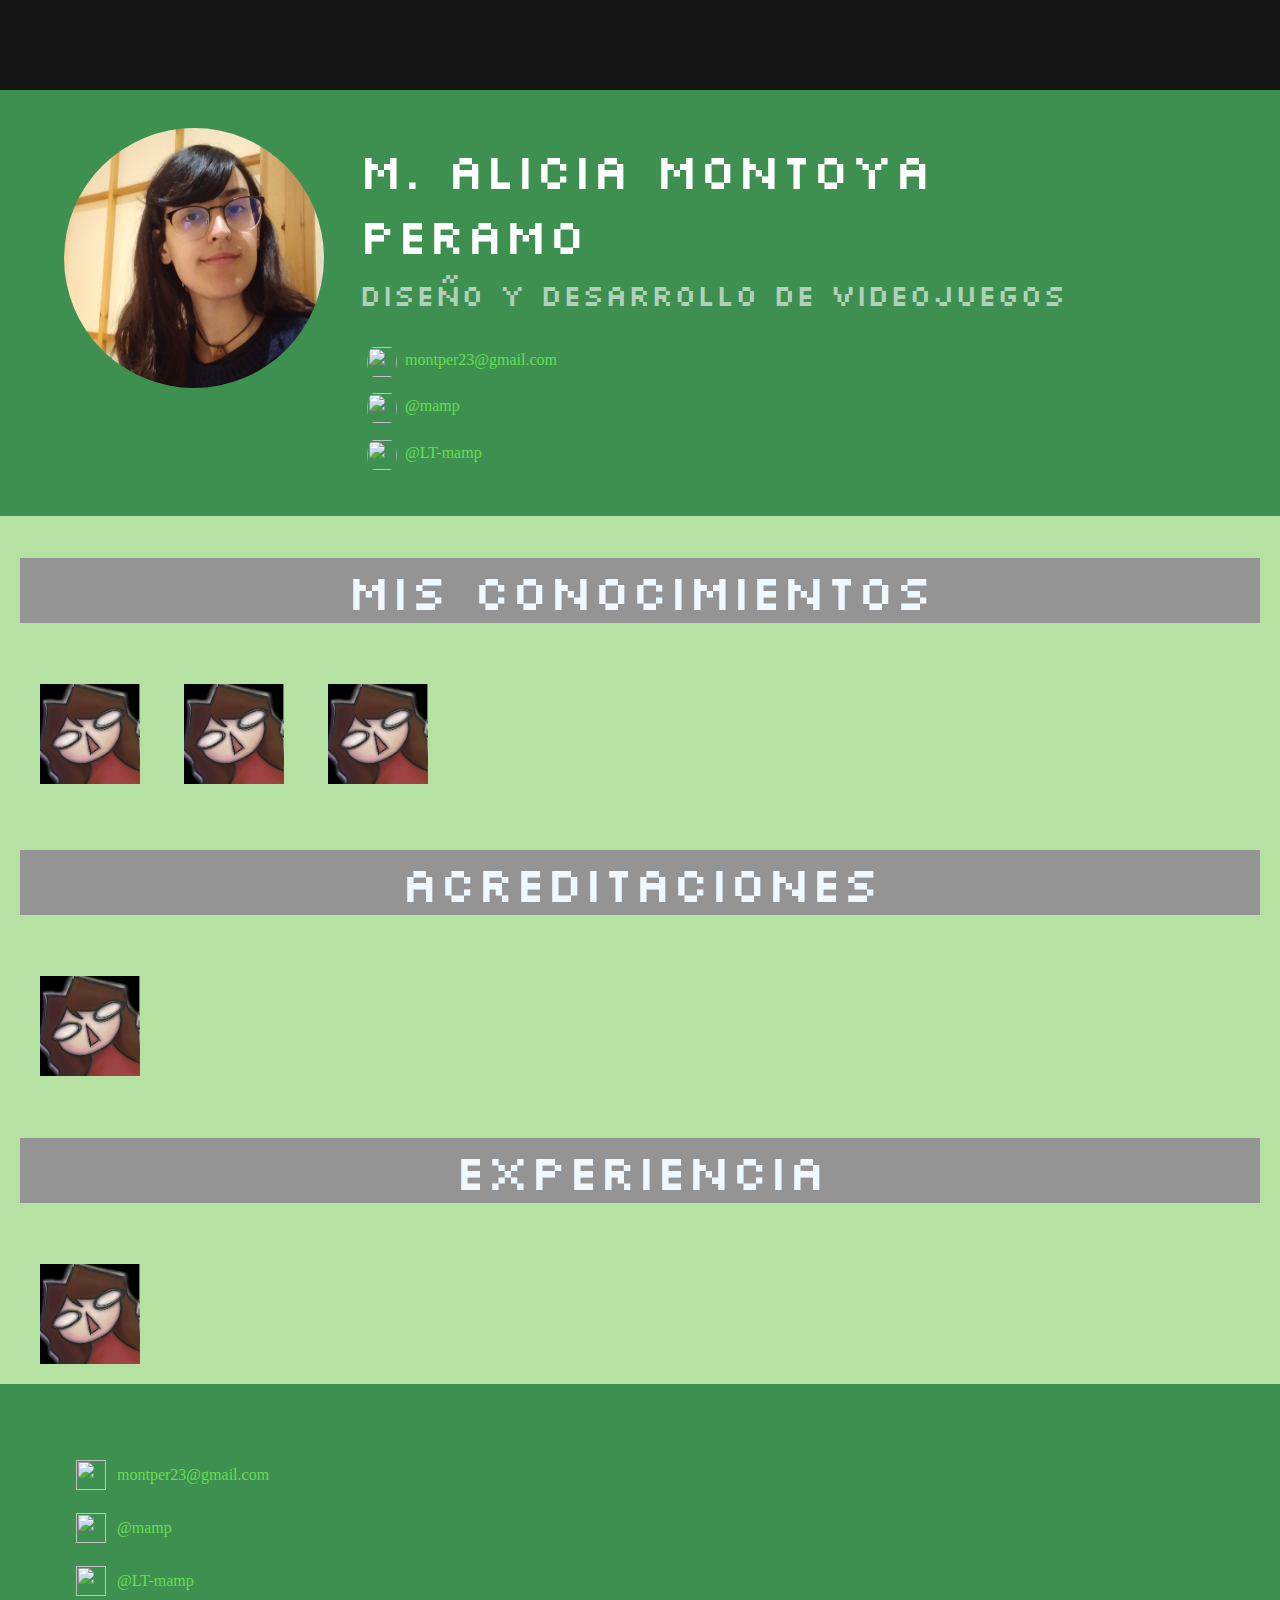
==== Index.html @ 7d0519bd "Añadido formato base del header" ====
<html lang="es">
<head>
    <meta charset="UTF-8">
    <meta name="viewport" content="width=device-width, initial-scale=1.0">
    <title>MontPer Porfolio</title>
    <link rel="stylesheet" href="css/my_format.css">
    <link rel="icon" href="img/perfil_wa1.png">
    <link rel="preconnect" href="https://fonts.googleapis.com">
    <link rel="preconnect" href="https://fonts.gstatic.com" crossorigin>
    <link href="https://fonts.googleapis.com/css2?family=Silkscreen:wght@400;700&display=swap" rel="stylesheet">
</head>
<body>
    <div class="top-bar">
    </div>
    <!-- Header - Main Info -->
    <header>
        <img src="img/IMG_01.jpg" alt="Profile picture">
        <div style="padding: 0 3%;">
            <h1>M. Alicia Montoya Peramo</h1>
            <h2>Diseño y Desarrollo de Videojuegos</h2>
            <div class="social-link">
                <img src="https://freelogopng.com/images/all_img/1657906169gmail-logo-png.png">
                <p><a href="mailto:montper23@gmail.com">montper23@gmail.com</a></p>
            </div>
            <div class="social-link">
                <img src="https://logospng.org/download/linkedin/logo-linkedin-icon-2048.png">
                <p><a href="https://www.linkedin.com/in/mamp-24b292224/">@mamp</a></p>
            </div>
            <div class="social-link">
                <img src="https://pngimg.com/uploads/github/github_PNG40.png">
                <p><a href="https://github.com/LT-mamp">@LT-mamp</a></p>
            </div>
        </div>
    </header>

    <main>
        <h2>
            Mis Conocimientos
        </h2>
        <div>
            <img src="img/perfil_wa1.png">
            <img src="img/perfil_wa1.png">
            <img src="img/perfil_wa1.png">
        </div>
        <h2>
            Acreditaciones
        </h2>
        <div>
            <img src="img/perfil_wa1.png">
        </div>
        <h2>
            Experiencia
        </h2>
        <div>
            <img src="img/perfil_wa1.png">
        </div>
    </main>

    <footer>
        <p>
            <div class="social-link">
                <img src="https://freelogopng.com/images/all_img/1657906169gmail-logo-png.png">
                <p><a href="mailto:montper23@gmail.com">montper23@gmail.com</a></p>
            </div>
            <div class="social-link">
                <img src="https://logospng.org/download/linkedin/logo-linkedin-icon-2048.png">
                <p><a href="https://www.linkedin.com/in/mamp-24b292224/">@mamp</a></p>
            </div>
            <div class="social-link">
                <img src="https://pngimg.com/uploads/github/github_PNG40.png">
                <p><a href="https://github.com/LT-mamp">@LT-mamp</a></p>
            </div>
        </p>
    </footer>
</body>
</html>
---- css/my_format.css ----
.silkscreen-regular {
    font-family: "Silkscreen", sans-serif;
    font-weight: 400;
    font-style: normal;
}

.silkscreen-bold {
    font-family: "Silkscreen", sans-serif;
    font-weight: 700;
    font-style: normal;
}

.top-bar{
    background-color: #161616;
    height: 10%;
    width: 100%;
    margin: 0;
    padding: 0;
}

.social-link{
    display: flex;
    padding: 1% 0;
    margin: 0;
}

.social-link img{
    width: 30px;
    height: 30px;
    padding: 0 1%;
    margin: 0;
}

.social-link p{
    color: rgba(255, 255, 255, 0.689);
    font-size: 16px;
    margin: 0;
    padding-top: 0.5%;
}

.social-link a{
    color: #79fd51b8;
    text-decoration: none;
}
.social-link a:hover{
    color: #72ff47;
}

header{
    display: flex;
    align-items:flex-start;
    background-color: rgb(62, 144, 81);
    padding: 3% 5%;
    text-align: left;
}

header img{
    border-radius: 180px;
    width: 260px;
}

header h1{
    color: white;
    font-size: 50px;
    margin: 1% 0;
}

header h2{
    color: rgba(255, 255, 255, 0.615);
    font-size: 30px;
    margin-top: 0;
    /*padding-left: 6%;*/
}

body{
    background-color: rgb(181, 226, 163);
    margin: 0;
    align-items: center;
    font-family: Georgia, Times, 'Times New Roman', serif;
}

main{
    max-width: 1900px;
    margin: 0 auto;
    padding: 0 20px; /*(all) or (top/bottom left/rigtht) or (top bottom rigth left)*/
    
}

main img{
    /*max-width: 100%;*/
    width: 100px;
    padding: 20px;
}

h1, h2{
    font-family: "Silkscreen", sans-serif;
    font-weight: 400;
    font-style: normal;
}
main h2{
    font-size: 50px;
    background: #949494;
    color: aliceblue;
    text-align: center;
}

footer{
    background-color: rgb(62, 144, 81);
    color: white;
    padding: 5%;
}

footer p{
    margin: 0;
}


/*
To create caption for image: go to first lesson, chapter 10, 21:50*/
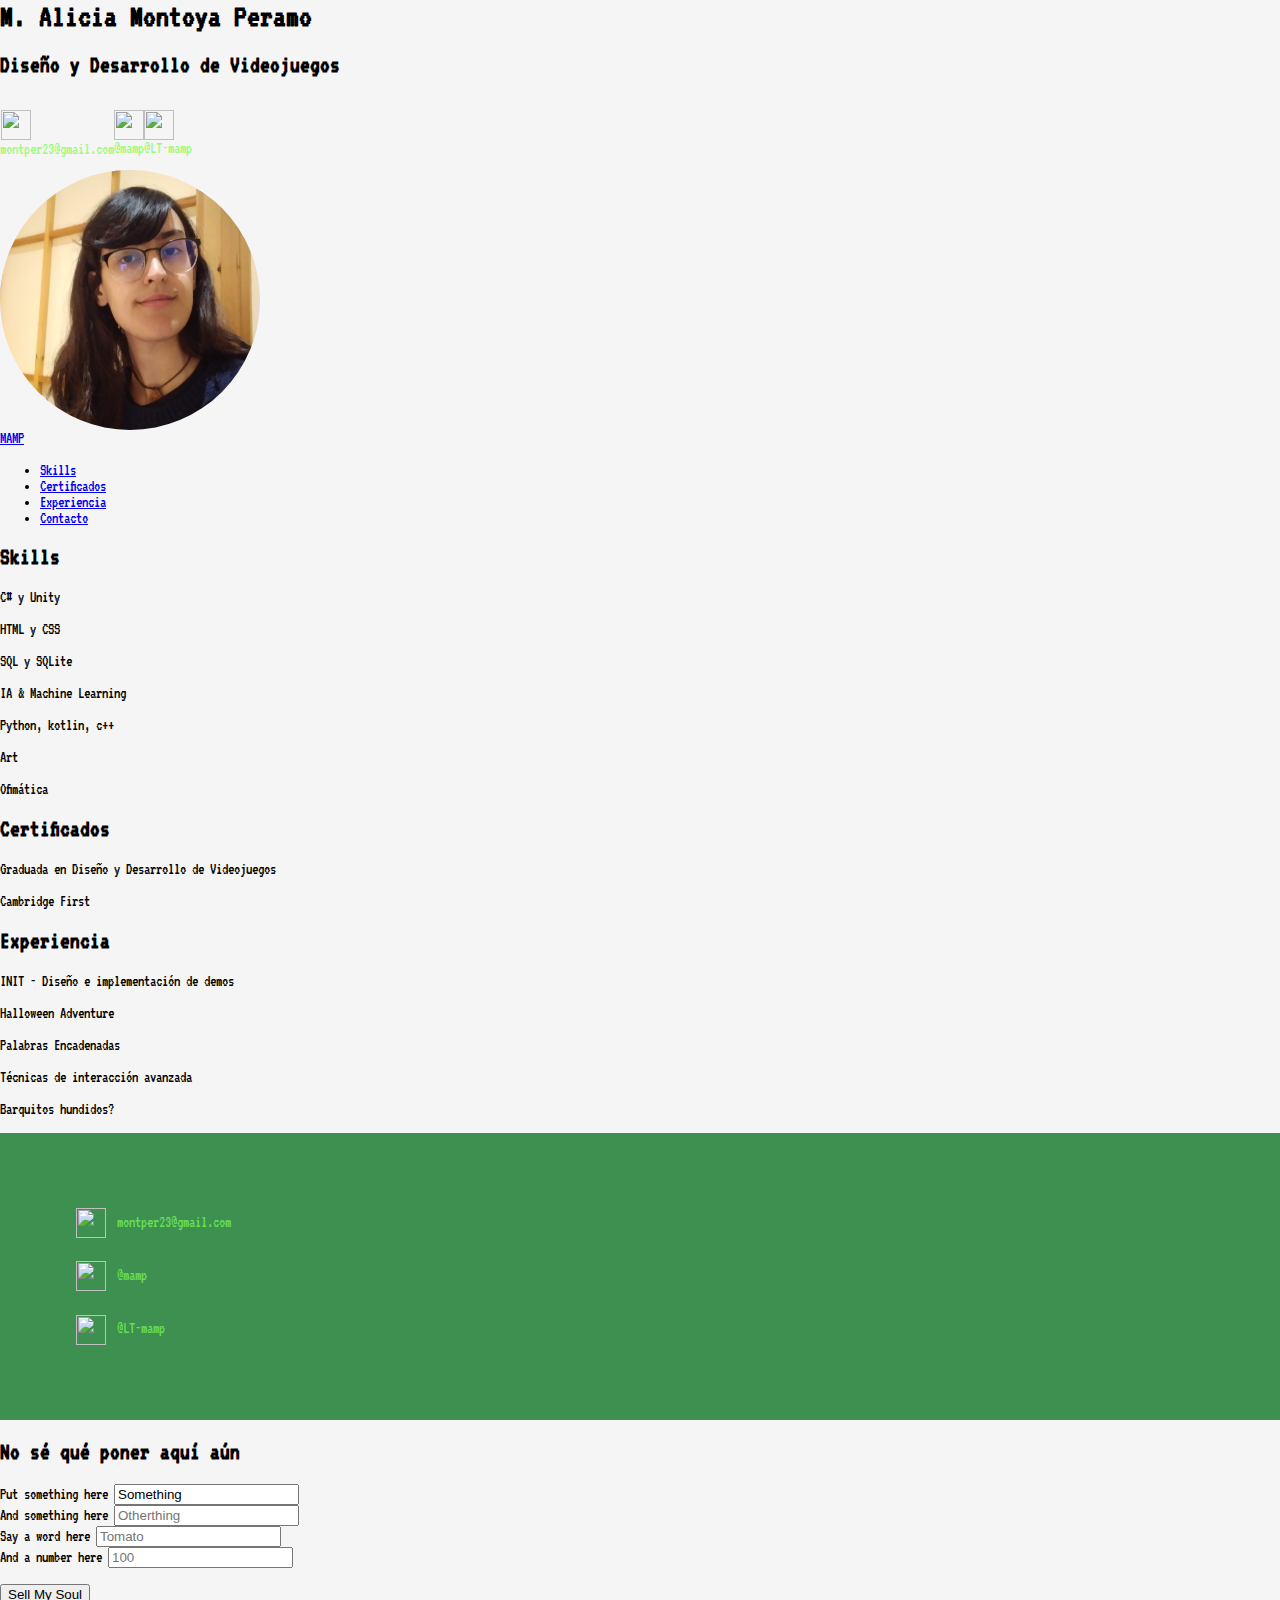
==== commit c5c9f2fe: "New design" ====
--- a/Index.html
+++ b/Index.html
@@ -14,26 +14,129 @@
     </div>
     <!-- Header - Main Info -->
     <header>
-        <img src="img/IMG_01.jpg" alt="Profile picture">
-        <div style="padding: 0 3%;">
+        <!--<div class="center-block">--
+            <img src="img/IMG_01.jpg" alt="Profile picture">
+            <div style="padding: 0 3%;">
+                <h1>M. Alicia Montoya Peramo</h1>
+                <h2>Diseño y Desarrollo de Videojuegos</h2>
+                <div class="social-link">
+                    <img src="https://freelogopng.com/images/all_img/1657906169gmail-logo-png.png">
+                    <p><a href="mailto:montper23@gmail.com">montper23@gmail.com</a></p>
+                </div>
+                <div class="social-link">
+                    <img src="https://logospng.org/download/linkedin/logo-linkedin-icon-2048.png">
+                    <p><a href="https://www.linkedin.com/in/mamp-24b292224/">@mamp</a></p>
+                </div>
+                <div class="social-link">
+                    <img src="https://pngimg.com/uploads/github/github_PNG40.png">
+                    <p><a href="https://github.com/LT-mamp">@LT-mamp</a></p>
+                </div>
+            </div>
+        !--</div>-->
+        
+    </header>
+
+    <div class="top-banner">
+        <div class="wrapper">
             <h1>M. Alicia Montoya Peramo</h1>
             <h2>Diseño y Desarrollo de Videojuegos</h2>
             <div class="social-link">
-                <img src="https://freelogopng.com/images/all_img/1657906169gmail-logo-png.png">
-                <p><a href="mailto:montper23@gmail.com">montper23@gmail.com</a></p>
-            </div>
-            <div class="social-link">
-                <img src="https://logospng.org/download/linkedin/logo-linkedin-icon-2048.png">
-                <p><a href="https://www.linkedin.com/in/mamp-24b292224/">@mamp</a></p>
-            </div>
-            <div class="social-link">
-                <img src="https://pngimg.com/uploads/github/github_PNG40.png">
-                <p><a href="https://github.com/LT-mamp">@LT-mamp</a></p>
-            </div>
-        </div>
-    </header>
-
-    <main>
+                <div>
+                    <img src="https://freelogopng.com/images/all_img/1657906169gmail-logo-png.png">
+                    <p><a href="mailto:montper23@gmail.com">montper23@gmail.com</a></p>
+                </div>
+                <div>
+                    <img src="https://logospng.org/download/linkedin/logo-linkedin-icon-2048.png">
+                    <p><a href="https://www.linkedin.com/in/mamp-24b292224/">@mamp</a></p>
+                </div>
+                <div>
+                    <img src="https://pngimg.com/uploads/github/github_PNG40.png">
+                    <p><a href="https://github.com/LT-mamp">@LT-mamp</a></p>
+                </div>
+            </div>
+        </div>
+        <div class="profile-picture">
+            <img src="img/IMG_01.jpg" alt="Profile picture">
+        </div>
+    </div>
+    <nav>
+        <a href="#" class="logo">MAMP</a>
+        <ul>
+            <li><a href="#skills-section">Skills</a></li>
+            <li><a href="#cualifications-section">Certificados</a></li>
+            <li><a href="#experience-section">Experiencia</a></li>
+            <li><a href="#contact-info">Contacto</a></li>
+        </ul>
+    </nav>
+
+    <div class="section" id="skills-section">
+        <h2>Skills</h2>
+        <div>
+            <!--Contenedor con cuadritos con todas las skills-->
+            <div class="box">
+                <p>C# y Unity</p>
+            </div>
+            <div class="box">
+                <p>HTML y CSS</p>
+            </div>
+            <div class="box">
+                <p>SQL y SQLite</p>
+            </div>
+            <div class="box">
+                <p>IA & Machine Learning</p>
+            </div>
+            <div class="box">
+                <p>Python, kotlin, c++</p>
+            </div>
+            <div class="box">
+                <p>Art</p>
+            </div>
+            <div class="box">
+                <p>Ofimática</p>
+            </div>
+        </div>
+    </div>
+
+    <div class="separator"></div>
+
+    <div class="section" id="cualifications-section">
+        <h2>Certificados</h2>
+        <div>
+            <!--Contenedor con 2 cuadritos-->
+            <div class="box">
+                <p>Graduada en Diseño y Desarrollo de Videojuegos</p>
+            </div>
+            <div class="box">
+                <p>Cambridge First</p>
+            </div>
+        </div>
+    </div>
+
+    <div class="separator"></div>
+
+    <div class="section" id="experience-section">
+        <h2>Experiencia</h2>
+        <div>
+            <!--Contenedor con cuadritos con toda la experiencia-->
+            <div class="box">
+                <p>INIT - Diseño e implementación de demos</p>
+            </div>
+            <div class="box">
+                <p>Halloween Adventure</p>
+            </div>
+            <div class="box">
+                <p>Palabras Encadenadas</p>
+            </div>
+            <div class="box">
+                <p>Técnicas de interacción avanzada</p>
+            </div>
+            <div class="box">
+                <p>Barquitos hundidos?</p>
+            </div>
+        </div>
+    </div>
+
+    <!--<main>
         <h2>
             Mis Conocimientos
         </h2>
@@ -54,9 +157,9 @@
         <div>
             <img src="img/perfil_wa1.png">
         </div>
-    </main>
-
-    <footer>
+    </main>-->
+
+    <footer id="contact-info">
         <p>
             <div class="social-link">
                 <img src="https://freelogopng.com/images/all_img/1657906169gmail-logo-png.png">
@@ -72,5 +175,32 @@
             </div>
         </p>
     </footer>
+
+    <div class="popup" id="random-popup">
+        <div class="blanket">
+            <div class="content">
+                <h2>No sé qué poner aquí aún</h2>
+                <form action="">
+                    <div class="popup-item">
+                        <label for="Put something here">Put something here</label>
+                        <input type="text" placeholder="Something" value="Something">
+                    </div>
+                    <div class="popup-item">
+                        <label for="And something here">And something here</label>
+                        <input type="text" placeholder="Otherthing">
+                    </div>
+                    <div class="popup-item">
+                        <label for="Say a word here">Say a word here</label>
+                        <input type="text" placeholder="Tomato">
+                    </div>
+                    <div class="popup-item">
+                        <label for="And a number here">And a number here</label>
+                        <input type="text" placeholder="100">
+                    </div>
+                </form>
+                <button class="cta">Sell My Soul</button>
+            </div>
+        </div>
+    </div>
 </body>
 </html>--- a/css/my_format.css
+++ b/css/my_format.css
@@ -1,4 +1,16 @@
-.silkscreen-regular {
+@import url('https://fonts.googleapis.com/css2?family=VT323&display=swap');
+@import url('https://fonts.googleapis.com/css2?family=Silkscreen:wght@400;700&display=swap');
+
+:root{
+    --ligth-blue:     #2de1fc;
+    --ligth-green:    #2AFC98;
+    --green:          #09E85E;
+    --grey-hreen:     #16C172;
+    --dark-green:     #214F4B;
+    --ligth-grey:     #F5F5F5;
+}
+
+/*.silkscreen-regular {
     font-family: "Silkscreen", sans-serif;
     font-weight: 400;
     font-style: normal;
@@ -8,15 +20,15 @@
     font-family: "Silkscreen", sans-serif;
     font-weight: 700;
     font-style: normal;
-}
+}*/
 
-.top-bar{
+/*.top-bar{
     background-color: #161616;
     height: 10%;
     width: 100%;
     margin: 0;
     padding: 0;
-}
+}*/
 
 .social-link{
     display: flex;
@@ -46,50 +58,66 @@
     color: #72ff47;
 }
 
+body{
+    background-color: var(--ligth-grey);
+    padding: 0;
+    margin: 0;
+    font-family: "VT323", "Silkscreen", 'Times New Roman', serif;
+}
+
+footer{
+    background-color: rgb(62, 144, 81);
+    color: white;
+    padding: 5%;
+}
+
+footer p{
+    margin: 0;
+}
+
+.profile-picture img{
+    border-radius: 180px;
+    width: 260px;
+}
+
+/*.center-block{
+    display: block;
+    margin: 0 auto;
+}
+
 header{
     display: flex;
     align-items:flex-start;
     background-color: rgb(62, 144, 81);
-    padding: 3% 5%;
-    text-align: left;
+    padding: 3% 1%;
 }
 
 header img{
     border-radius: 180px;
     width: 260px;
+    
 }
 
 header h1{
     color: white;
     font-size: 50px;
-    margin: 1% 0;
 }
 
 header h2{
     color: rgba(255, 255, 255, 0.615);
     font-size: 30px;
-    margin-top: 0;
-    /*padding-left: 6%;*/
-}
+}*/
 
-body{
-    background-color: rgb(181, 226, 163);
-    margin: 0;
-    align-items: center;
-    font-family: Georgia, Times, 'Times New Roman', serif;
-}
 
-main{
+/*main{
     max-width: 1900px;
     margin: 0 auto;
-    padding: 0 20px; /*(all) or (top/bottom left/rigtht) or (top bottom rigth left)*/
+    padding: 0 20px;
     
 }
 
 main img{
-    /*max-width: 100%;*/
     width: 100px;
-    padding: 20px;
 }
 
 h1, h2{
@@ -102,18 +130,26 @@
     background: #949494;
     color: aliceblue;
     text-align: center;
-}
-
-footer{
-    background-color: rgb(62, 144, 81);
-    color: white;
-    padding: 5%;
-}
-
-footer p{
-    margin: 0;
-}
+}*/
 
 
 /*
-To create caption for image: go to first lesson, chapter 10, 21:50*/+To create caption for image: go to first lesson, chapter 10, 21:50
+
+color palette:
+azul-saturado:  2DE1FC
+ligth-green:    2AFC98
+green:          09E85E
+grey-hreen:     16C172
+dark-green:     214F4B
+ligth-grey:     F5F5F5
+
+
+
+
+
+
+
+
+
+*/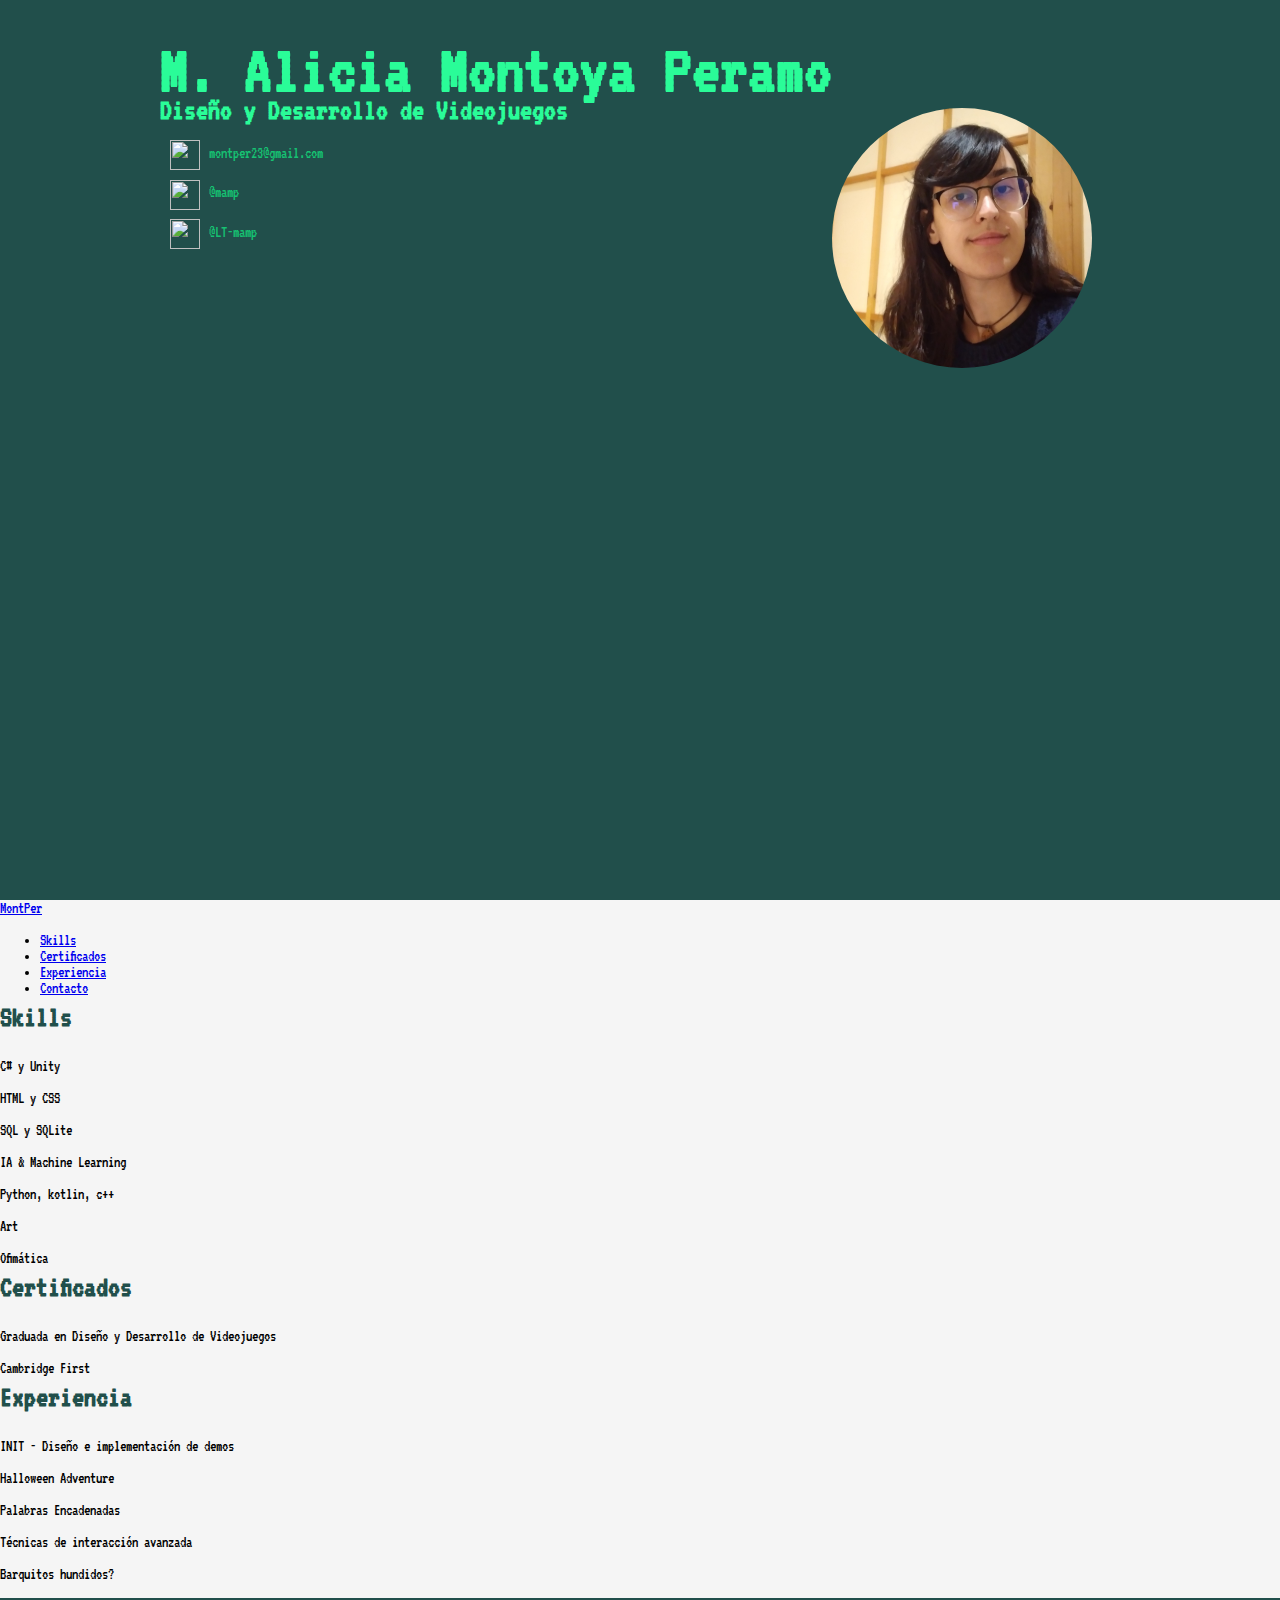
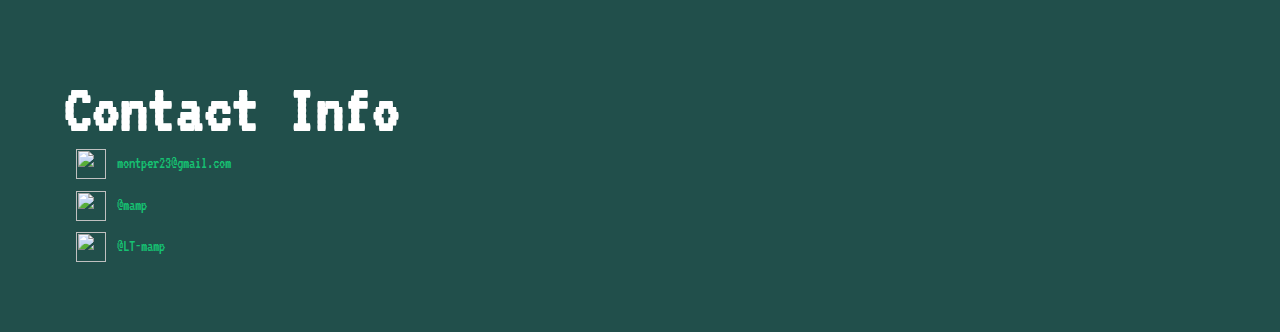
==== commit 1894a9fa: "Top-info" ====
--- a/Index.html
+++ b/Index.html
@@ -5,20 +5,13 @@
     <title>MontPer Porfolio</title>
     <link rel="stylesheet" href="css/my_format.css">
     <link rel="icon" href="img/perfil_wa1.png">
-    <link rel="preconnect" href="https://fonts.googleapis.com">
-    <link rel="preconnect" href="https://fonts.gstatic.com" crossorigin>
-    <link href="https://fonts.googleapis.com/css2?family=Silkscreen:wght@400;700&display=swap" rel="stylesheet">
 </head>
 <body>
-    <div class="top-bar">
-    </div>
-    <!-- Header - Main Info -->
-    <header>
-        <!--<div class="center-block">--
-            <img src="img/IMG_01.jpg" alt="Profile picture">
-            <div style="padding: 0 3%;">
-                <h1>M. Alicia Montoya Peramo</h1>
-                <h2>Diseño y Desarrollo de Videojuegos</h2>
+    <div class="top-banner">
+        <div class="wrapper">
+            <h1>M. Alicia Montoya Peramo</h1>
+            <h2>Diseño y Desarrollo de Videojuegos</h2>
+            <div>
                 <div class="social-link">
                     <img src="https://freelogopng.com/images/all_img/1657906169gmail-logo-png.png">
                     <p><a href="mailto:montper23@gmail.com">montper23@gmail.com</a></p>
@@ -32,35 +25,13 @@
                     <p><a href="https://github.com/LT-mamp">@LT-mamp</a></p>
                 </div>
             </div>
-        !--</div>-->
-        
-    </header>
-
-    <div class="top-banner">
-        <div class="wrapper">
-            <h1>M. Alicia Montoya Peramo</h1>
-            <h2>Diseño y Desarrollo de Videojuegos</h2>
-            <div class="social-link">
-                <div>
-                    <img src="https://freelogopng.com/images/all_img/1657906169gmail-logo-png.png">
-                    <p><a href="mailto:montper23@gmail.com">montper23@gmail.com</a></p>
-                </div>
-                <div>
-                    <img src="https://logospng.org/download/linkedin/logo-linkedin-icon-2048.png">
-                    <p><a href="https://www.linkedin.com/in/mamp-24b292224/">@mamp</a></p>
-                </div>
-                <div>
-                    <img src="https://pngimg.com/uploads/github/github_PNG40.png">
-                    <p><a href="https://github.com/LT-mamp">@LT-mamp</a></p>
-                </div>
+            <div class="profile-picture">
+                <img src="img/IMG_01.jpg" alt="Profile picture">
             </div>
-        </div>
-        <div class="profile-picture">
-            <img src="img/IMG_01.jpg" alt="Profile picture">
         </div>
     </div>
     <nav>
-        <a href="#" class="logo">MAMP</a>
+        <a href="#" class="logo">MontPer</a>
         <ul>
             <li><a href="#skills-section">Skills</a></li>
             <li><a href="#cualifications-section">Certificados</a></li>
@@ -136,30 +107,8 @@
         </div>
     </div>
 
-    <!--<main>
-        <h2>
-            Mis Conocimientos
-        </h2>
-        <div>
-            <img src="img/perfil_wa1.png">
-            <img src="img/perfil_wa1.png">
-            <img src="img/perfil_wa1.png">
-        </div>
-        <h2>
-            Acreditaciones
-        </h2>
-        <div>
-            <img src="img/perfil_wa1.png">
-        </div>
-        <h2>
-            Experiencia
-        </h2>
-        <div>
-            <img src="img/perfil_wa1.png">
-        </div>
-    </main>-->
-
     <footer id="contact-info">
+        <h1>Contact Info</h1>
         <p>
             <div class="social-link">
                 <img src="https://freelogopng.com/images/all_img/1657906169gmail-logo-png.png">
--- a/css/my_format.css
+++ b/css/my_format.css
@@ -5,34 +5,49 @@
     --ligth-blue:     #2de1fc;
     --ligth-green:    #2AFC98;
     --green:          #09E85E;
-    --grey-hreen:     #16C172;
+    --mid-green:     #16C172;
     --dark-green:     #214F4B;
     --ligth-grey:     #F5F5F5;
 }
 
-/*.silkscreen-regular {
-    font-family: "Silkscreen", sans-serif;
-    font-weight: 400;
-    font-style: normal;
+h1{
+    font-size: 70px;
+    margin: 0 0;
+    padding-top: 1%;
 }
 
-.silkscreen-bold {
-    font-family: "Silkscreen", sans-serif;
-    font-weight: 700;
-    font-style: normal;
-}*/
+h2{
+    font-size: 30px;
+    margin: 0;
+    transform: translateY(-10px);
+}
 
-/*.top-bar{
-    background-color: #161616;
-    height: 10%;
-    width: 100%;
-    margin: 0;
-    padding: 0;
-}*/
+.top-banner{
+    background-color: var(--dark-green);
+    height: 100vh;
+    padding: 50px, 20px;
+    box-sizing: border-box;
+}
+
+.top-banner h1, h2{
+    color: var(--ligth-green);
+}
+
+.wrapper{
+    width: 960px;
+    margin: 0 auto;
+    padding: 2% 0 0;
+}
+
+.profile-picture img{
+    border-radius: 180px;
+    width: 260px;
+    position: absolute; top: 12%; left: 65%;
+}
 
 .social-link{
     display: flex;
-    padding: 1% 0;
+    padding: 0.5% 0;
     margin: 0;
 }
 
@@ -44,14 +59,14 @@
 }
 
 .social-link p{
-    color: rgba(255, 255, 255, 0.689);
+    color: var(--mid-green);
     font-size: 16px;
     margin: 0;
     padding-top: 0.5%;
 }
 
 .social-link a{
-    color: #79fd51b8;
+    color: var(--mid-green);
     text-decoration: none;
 }
 .social-link a:hover{
@@ -62,11 +77,16 @@
     background-color: var(--ligth-grey);
     padding: 0;
     margin: 0;
-    font-family: "VT323", "Silkscreen", 'Times New Roman', serif;
+    font-family: "VT323";
+    /*font-family: "VT323", "Silkscreen", 'Times New Roman', serif;*/
+}
+
+.section h2{
+    color: var(--dark-green);
 }
 
 footer{
-    background-color: rgb(62, 144, 81);
+    background-color: var(--dark-green);
     color: white;
     padding: 5%;
 }
@@ -75,66 +95,13 @@
     margin: 0;
 }
 
-.profile-picture img{
-    border-radius: 180px;
-    width: 260px;
+.popup{
+    display: none;
 }
 
-/*.center-block{
-    display: block;
-    margin: 0 auto;
-}
+/*
+To create button css: go to second lesson, chapter 20, ~13:00
 
-header{
-    display: flex;
-    align-items:flex-start;
-    background-color: rgb(62, 144, 81);
-    padding: 3% 1%;
-}
-
-header img{
-    border-radius: 180px;
-    width: 260px;
-    
-}
-
-header h1{
-    color: white;
-    font-size: 50px;
-}
-
-header h2{
-    color: rgba(255, 255, 255, 0.615);
-    font-size: 30px;
-}*/
-
-
-/*main{
-    max-width: 1900px;
-    margin: 0 auto;
-    padding: 0 20px;
-    
-}
-
-main img{
-    width: 100px;
-}
-
-h1, h2{
-    font-family: "Silkscreen", sans-serif;
-    font-weight: 400;
-    font-style: normal;
-}
-main h2{
-    font-size: 50px;
-    background: #949494;
-    color: aliceblue;
-    text-align: center;
-}*/
-
-
-/*
-To create caption for image: go to first lesson, chapter 10, 21:50
 
 color palette:
 azul-saturado:  2DE1FC
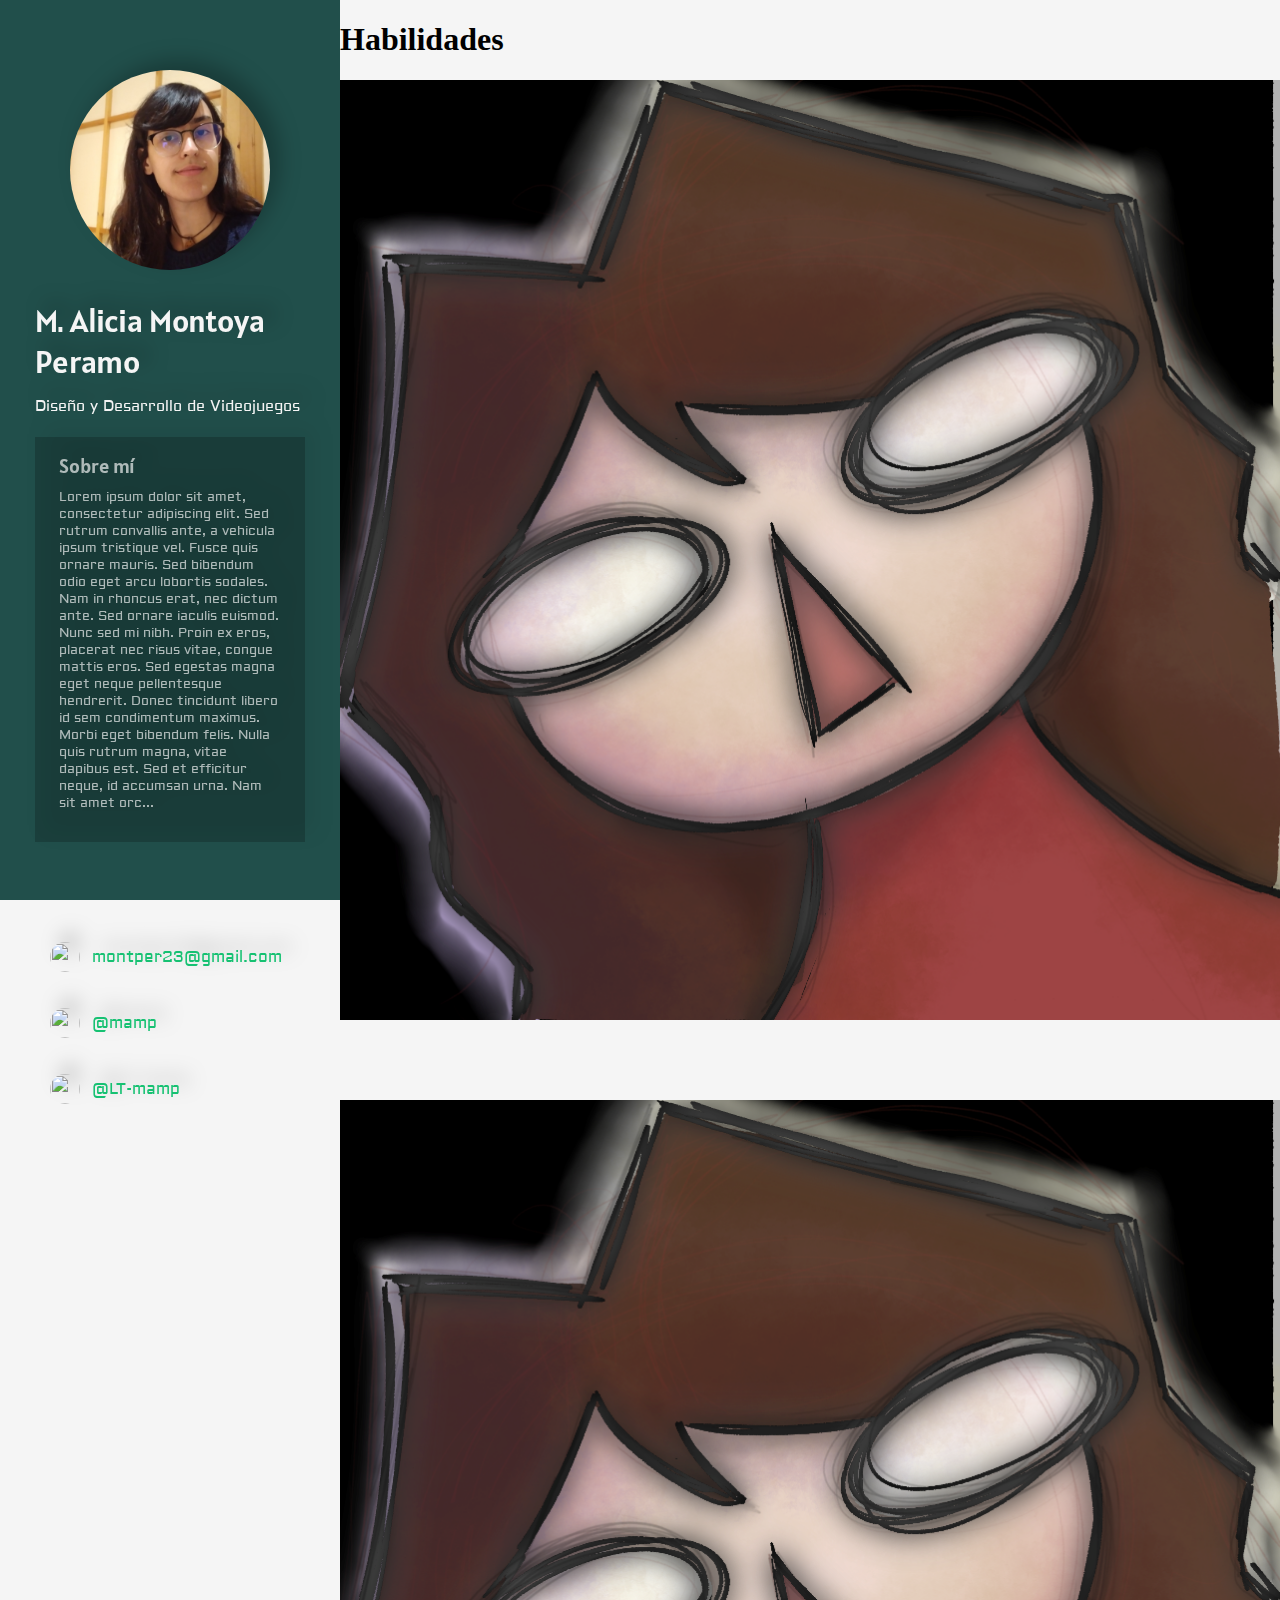
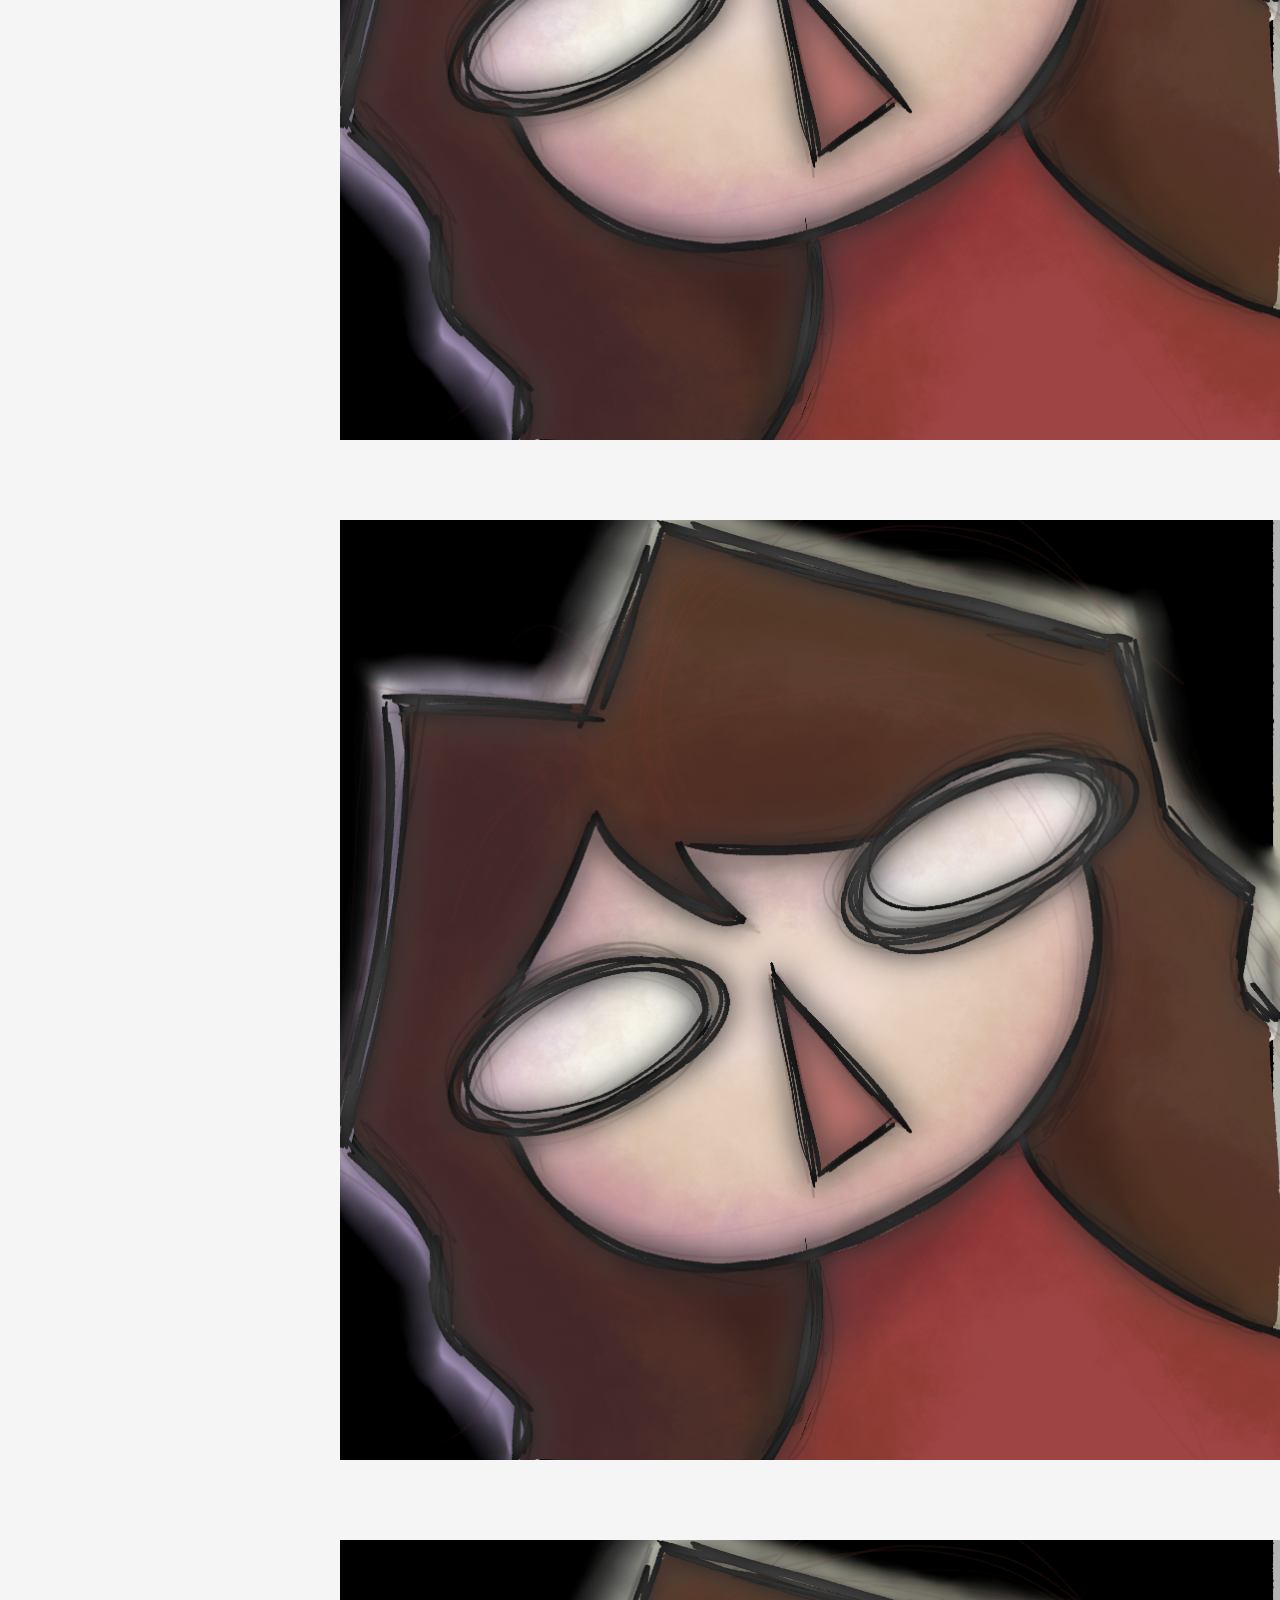
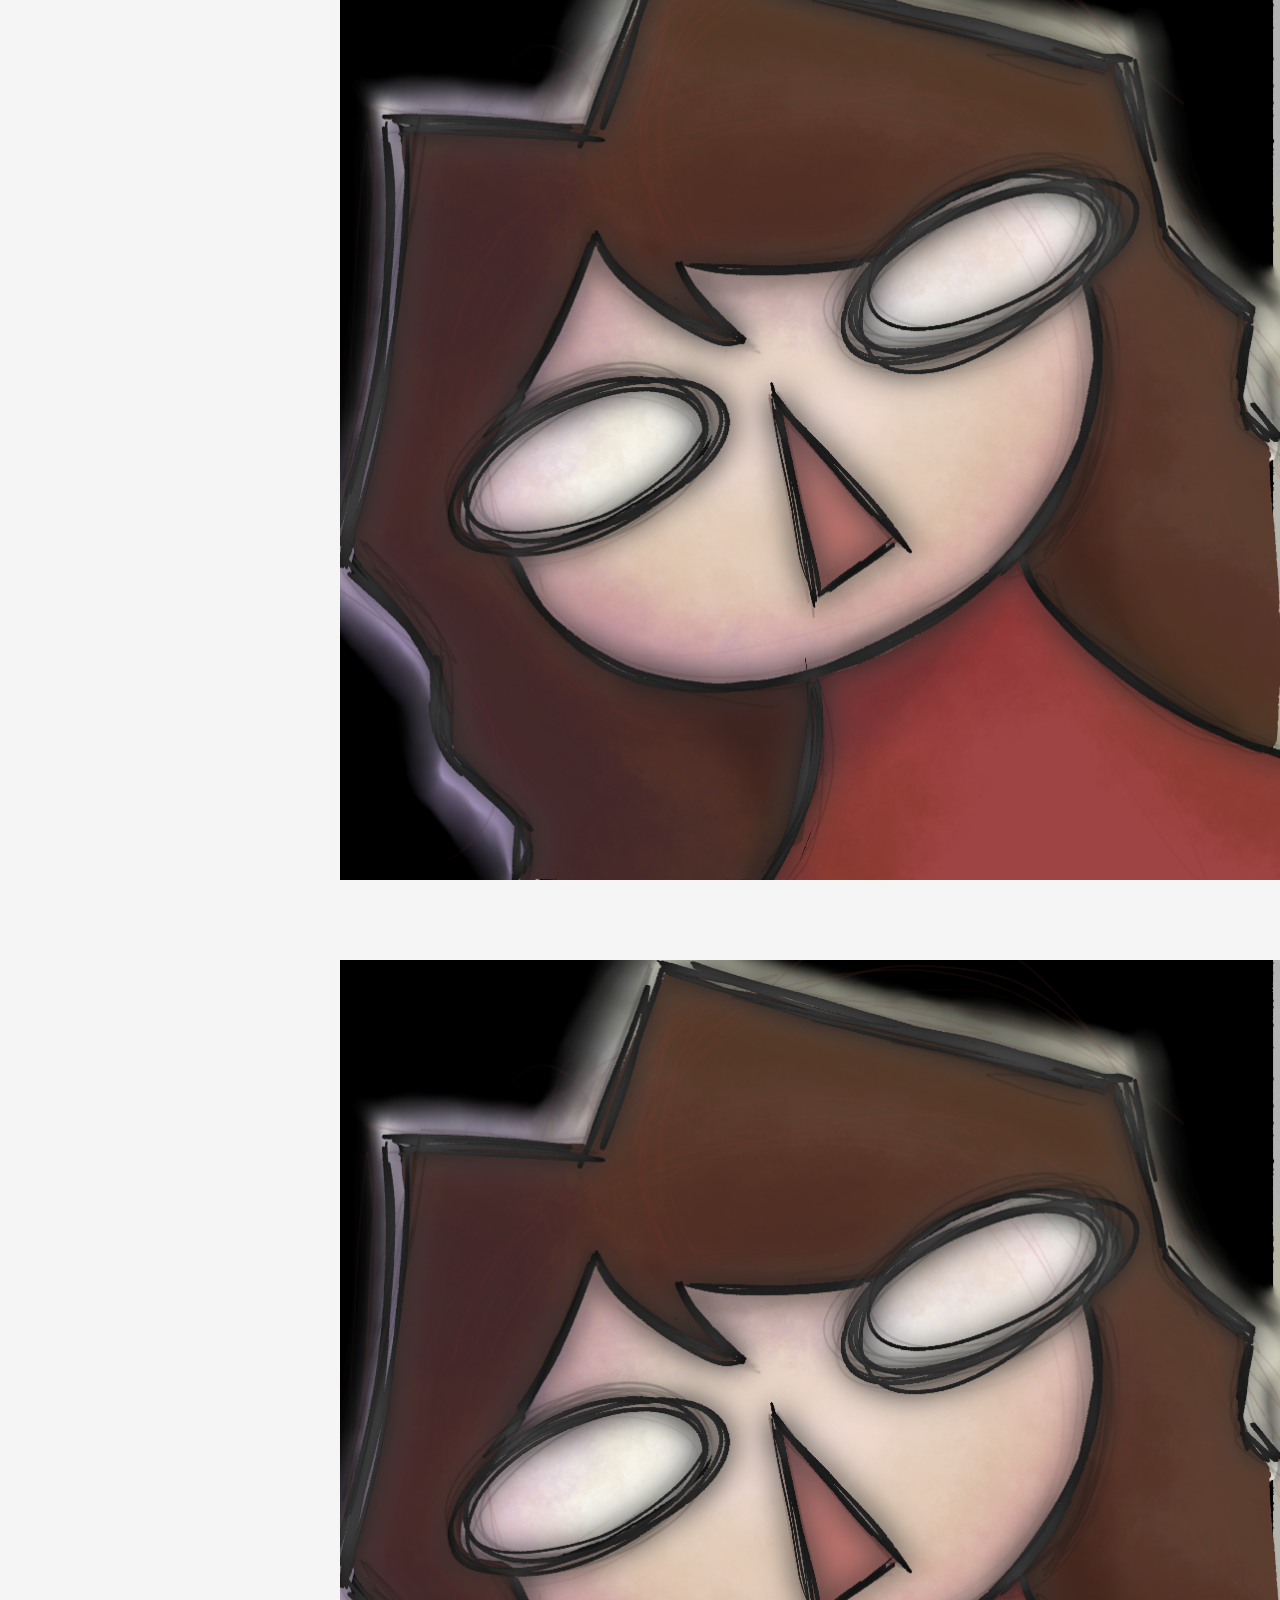
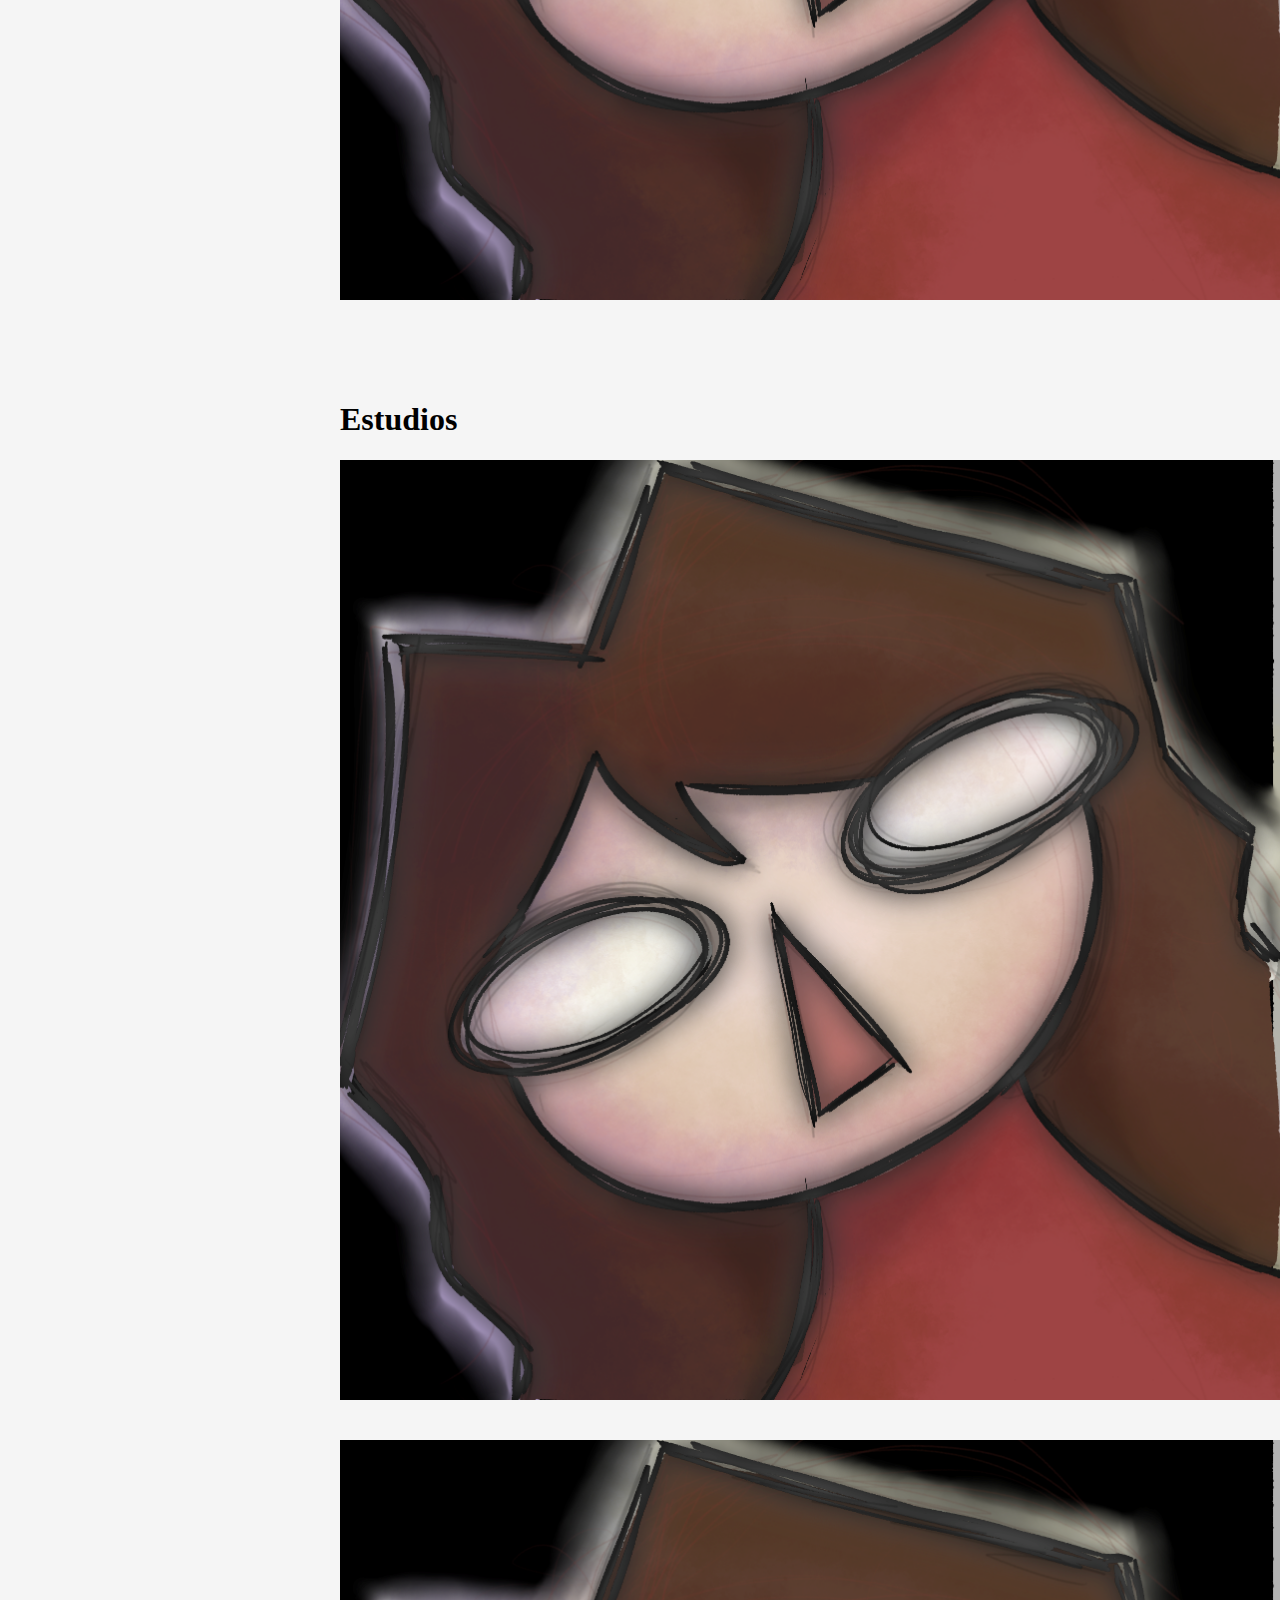
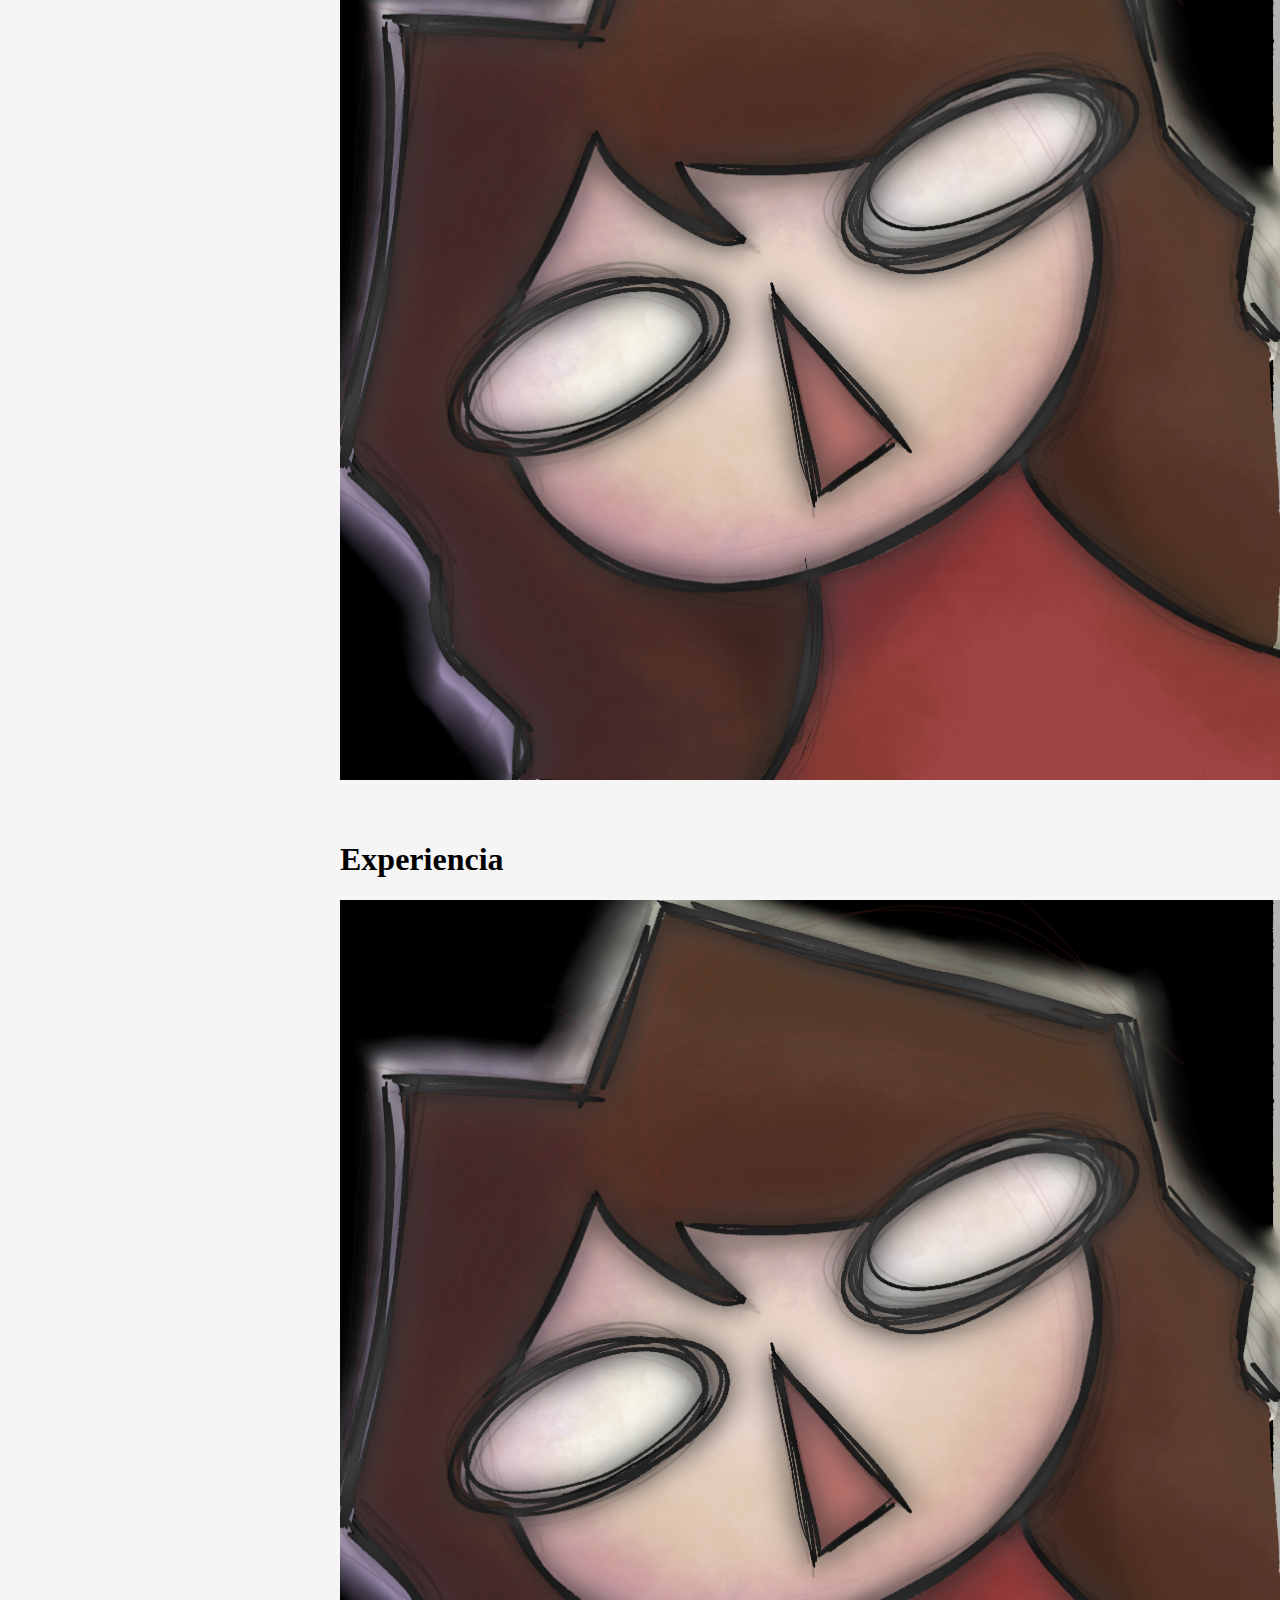
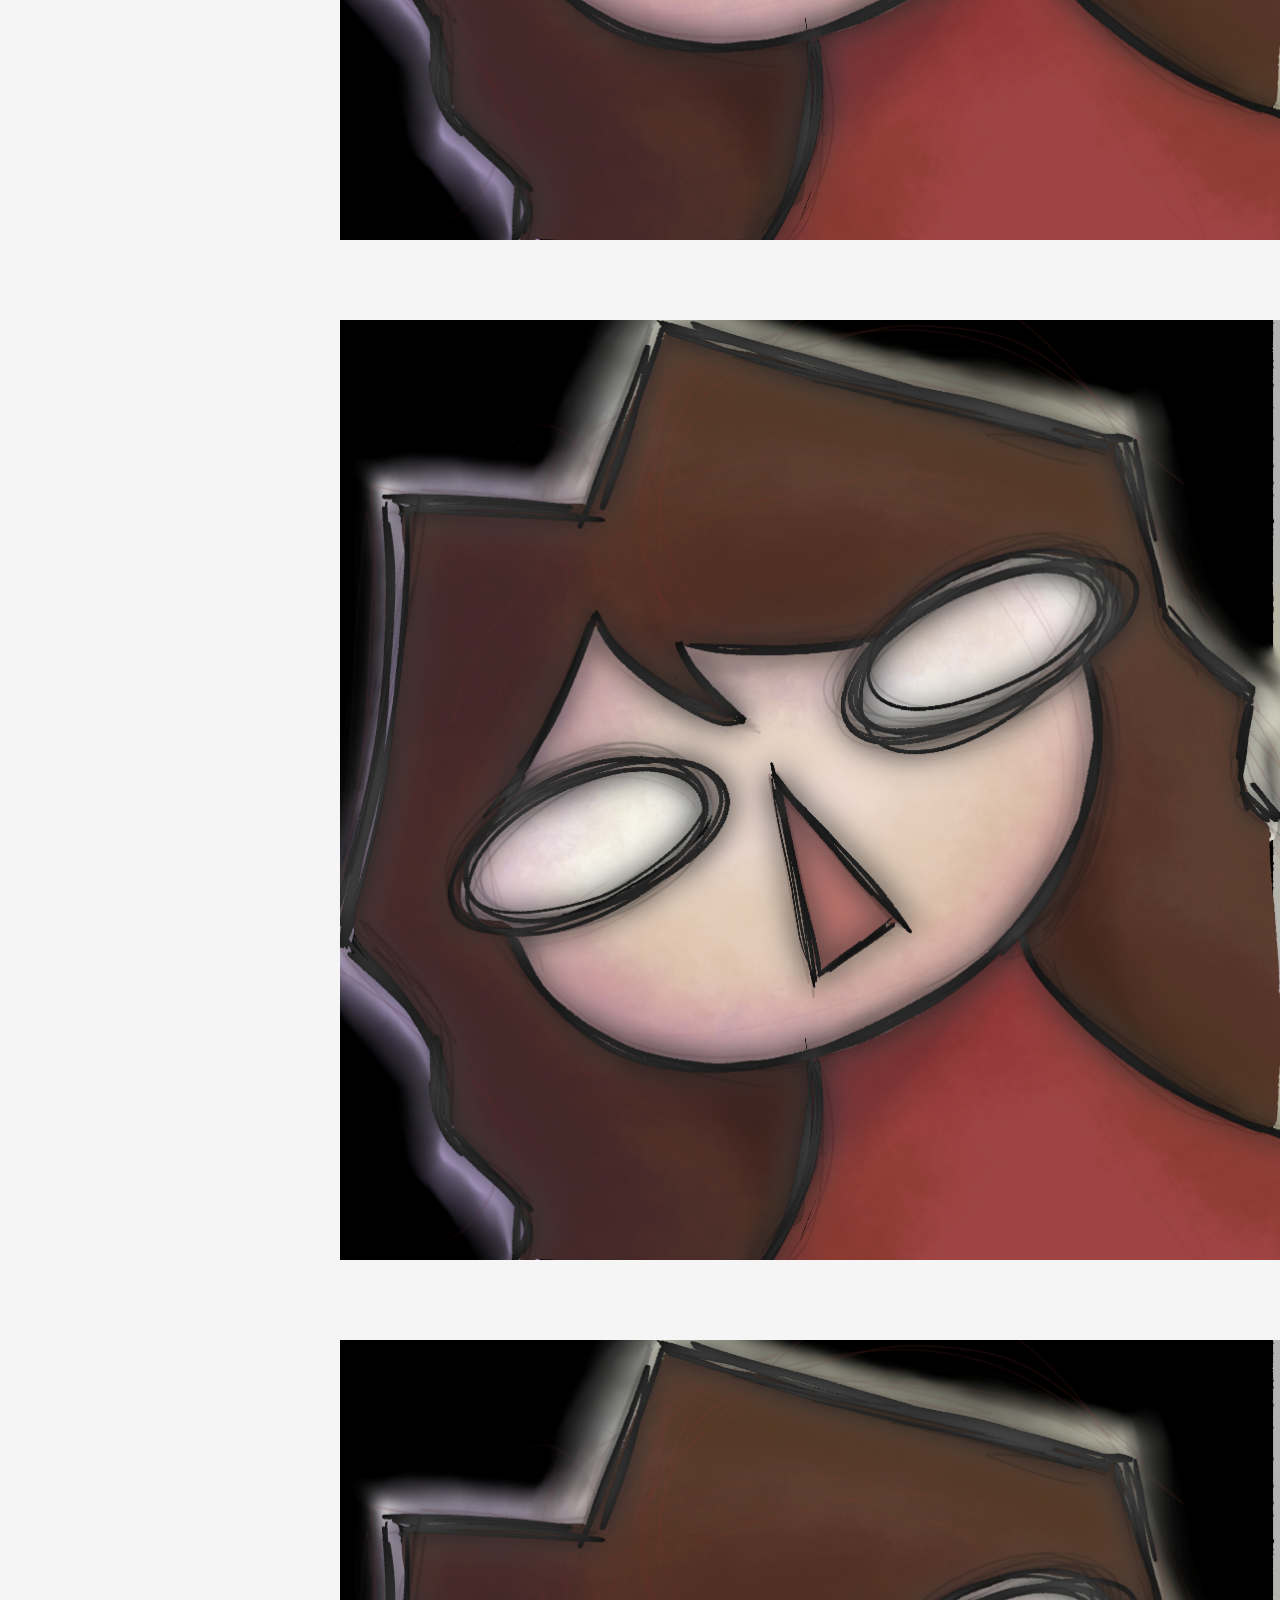
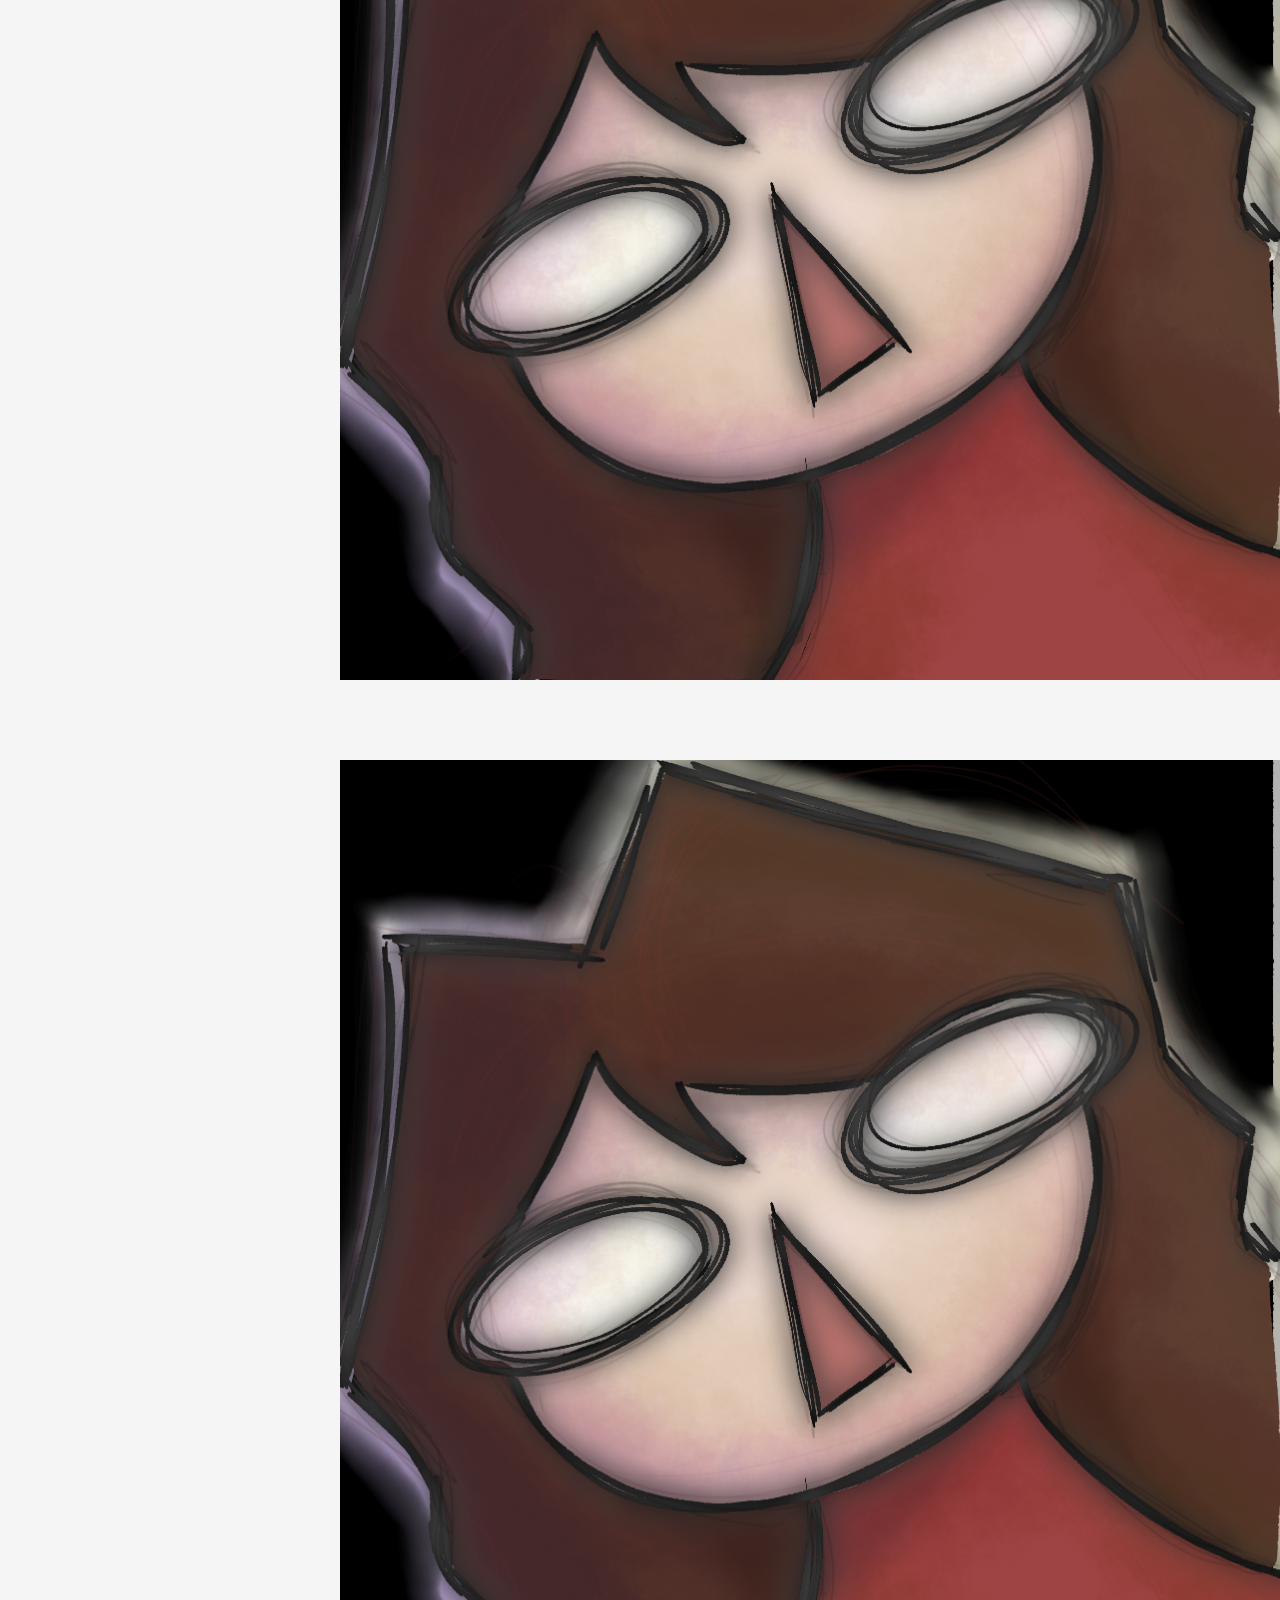
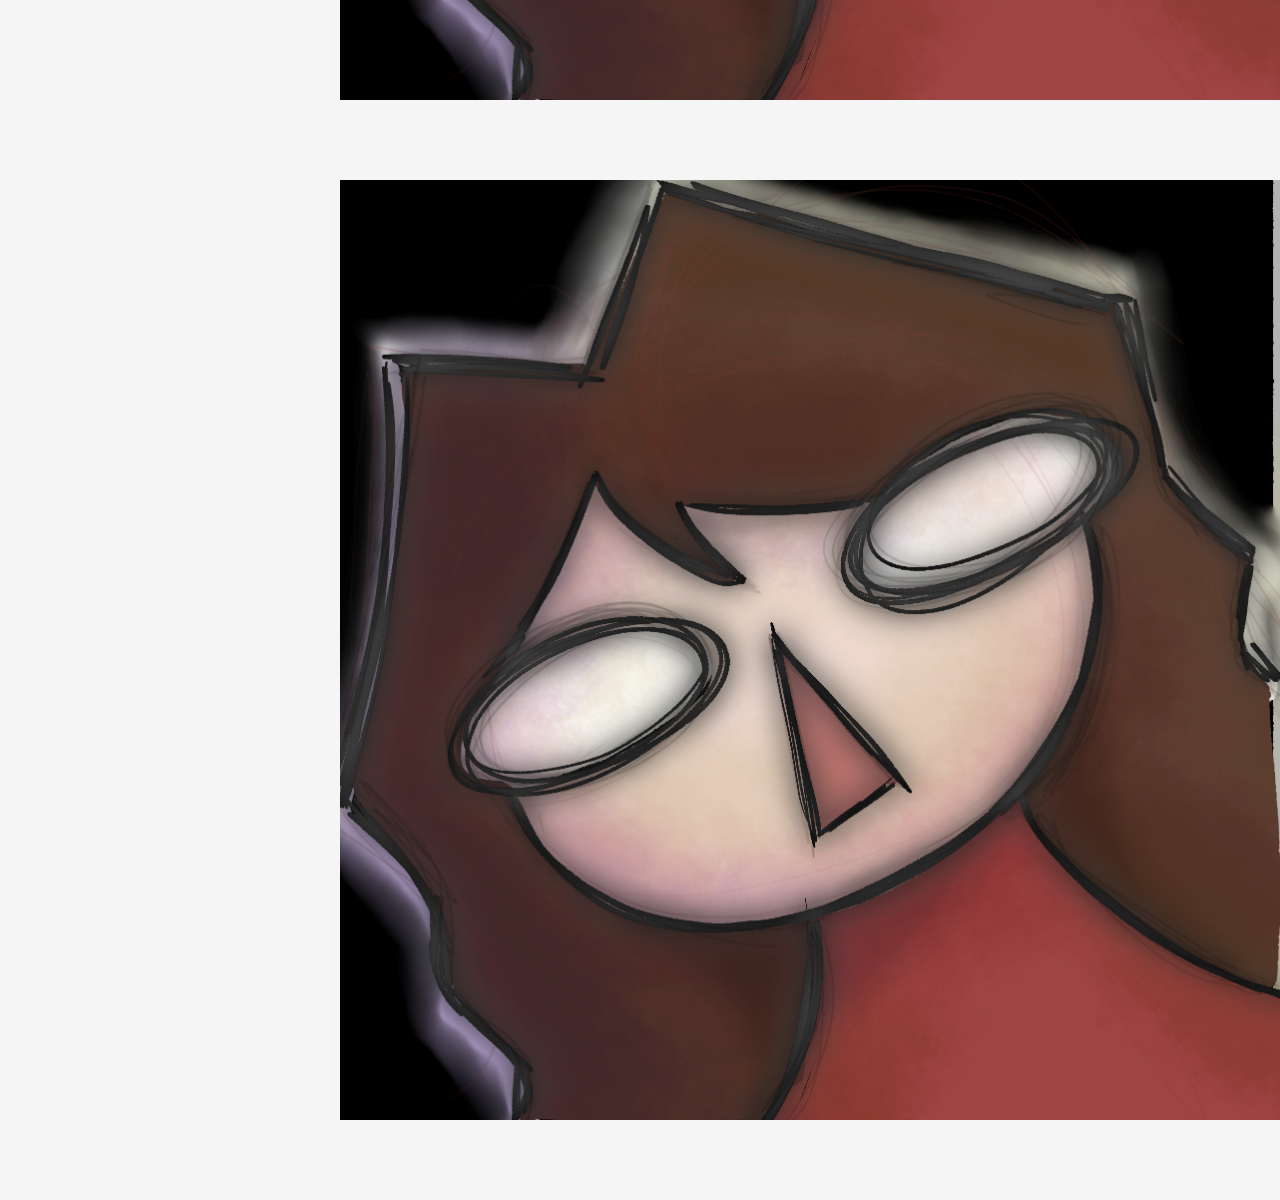
==== commit e924e69d: "Side box css complete" ====
--- a/Index.html
+++ b/Index.html
@@ -3,15 +3,37 @@
     <meta charset="UTF-8">
     <meta name="viewport" content="width=device-width, initial-scale=1.0">
     <title>MontPer Porfolio</title>
-    <link rel="stylesheet" href="css/my_format.css">
+    <link rel="stylesheet" href="css/format.css">
     <link rel="icon" href="img/perfil_wa1.png">
 </head>
 <body>
-    <div class="top-banner">
-        <div class="wrapper">
+    <div class="side-box">
+        <div class="profile-box">
+            <img src="img/IMG_01.jpg" alt="Profile picture">
             <h1>M. Alicia Montoya Peramo</h1>
-            <h2>Diseño y Desarrollo de Videojuegos</h2>
-            <div>
+            <h3>Diseño y Desarrollo de Videojuegos</h3>
+            <div class="about-me-box">
+                <h2>Sobre mí</h2>
+                <p>Lorem ipsum dolor sit amet,
+                    consectetur adipiscing elit. Sed
+                    rutrum convallis ante, a vehicula
+                    ipsum tristique vel. Fusce quis
+                    ornare mauris. Sed bibendum
+                    odio eget arcu lobortis sodales.
+                    Nam in rhoncus erat, nec dictum
+                    ante. Sed ornare iaculis euismod.
+                    Nunc sed mi nibh. Proin ex eros,
+                    placerat nec risus vitae, congue
+                    mattis eros. Sed egestas magna
+                    eget neque pellentesque
+                    hendrerit. Donec tincidunt libero
+                    id sem condimentum maximus.
+                    Morbi eget bibendum felis. Nulla
+                    quis rutrum magna, vitae dapibus
+                    est. Sed et efficitur neque, id
+                    accumsan urna. Nam sit amet orc...</p>
+            </div>
+            <div class="links-box">
                 <div class="social-link">
                     <img src="https://freelogopng.com/images/all_img/1657906169gmail-logo-png.png">
                     <p><a href="mailto:montper23@gmail.com">montper23@gmail.com</a></p>
@@ -25,131 +47,155 @@
                     <p><a href="https://github.com/LT-mamp">@LT-mamp</a></p>
                 </div>
             </div>
-            <div class="profile-picture">
-                <img src="img/IMG_01.jpg" alt="Profile picture">
-            </div>
         </div>
     </div>
-    <nav>
-        <a href="#" class="logo">MontPer</a>
-        <ul>
-            <li><a href="#skills-section">Skills</a></li>
-            <li><a href="#cualifications-section">Certificados</a></li>
-            <li><a href="#experience-section">Experiencia</a></li>
-            <li><a href="#contact-info">Contacto</a></li>
-        </ul>
-    </nav>
-
-    <div class="section" id="skills-section">
-        <h2>Skills</h2>
-        <div>
-            <!--Contenedor con cuadritos con todas las skills-->
-            <div class="box">
-                <p>C# y Unity</p>
-            </div>
-            <div class="box">
-                <p>HTML y CSS</p>
-            </div>
-            <div class="box">
-                <p>SQL y SQLite</p>
-            </div>
-            <div class="box">
-                <p>IA & Machine Learning</p>
-            </div>
-            <div class="box">
-                <p>Python, kotlin, c++</p>
-            </div>
-            <div class="box">
-                <p>Art</p>
-            </div>
-            <div class="box">
-                <p>Ofimática</p>
-            </div>
-        </div>
-    </div>
-
-    <div class="separator"></div>
-
-    <div class="section" id="cualifications-section">
-        <h2>Certificados</h2>
-        <div>
-            <!--Contenedor con 2 cuadritos-->
-            <div class="box">
+    <div class="main-box">
+        <div class="top-bar">
+            <div class="open-profile-button">
+                <!-- para abrir profile box (y si está abierta: desaparece) -->
+            </div>
+            <div class="shortcuts">
+                <!-- 4 botones -->
+            </div>
+            <div class="contact-button">
+                <!-- 1 botón -->
+            </div>
+        </div>
+        <div class="section">
+            <div class="section-head">
+                <h1>Habilidades</h1>
+            </div>
+            <div class="section-content">
+                <div class="section-card">
+                    <img src="img/perfil_wa1.png" alt="">
+                    <div>
+                        <div class="section-tag"><p>C#</p></div>
+                        <div class="section-tag"><p>Unity</p></div>
+                        <div class="section-tag"><p>...</p></div>
+                    </div>
+                    <p>Esto es un pequeño resúmen de lo que va en la card</p>
+                    <!-- 1 botón para más info? -->
+                </div>
+                <div class="section-card">
+                    <img src="img/perfil_wa1.png" alt="">
+                    <div>
+                        <div class="section-tag"><p>C#</p></div>
+                        <div class="section-tag"><p>Unity</p></div>
+                        <div class="section-tag"><p>...</p></div>
+                    </div>
+                    <p>Esto es un pequeño resúmen de lo que va en la card</p>
+                    <!-- 1 botón para más info? -->
+                </div>
+                <div class="section-card">
+                    <img src="img/perfil_wa1.png" alt="">
+                    <div>
+                        <div class="section-tag"><p>C#</p></div>
+                        <div class="section-tag"><p>Unity</p></div>
+                        <div class="section-tag"><p>...</p></div>
+                    </div>
+                    <p>Esto es un pequeño resúmen de lo que va en la card</p>
+                    <!-- 1 botón para más info? -->
+                </div>
+                <div class="section-card">
+                    <img src="img/perfil_wa1.png" alt="">
+                    <div>
+                        <div class="section-tag"><p>C#</p></div>
+                        <div class="section-tag"><p>Unity</p></div>
+                        <div class="section-tag"><p>...</p></div>
+                    </div>
+                    <p>Esto es un pequeño resúmen de lo que va en la card</p>
+                    <!-- 1 botón para más info? -->
+                </div>
+                <div class="section-card">
+                    <img src="img/perfil_wa1.png" alt="">
+                    <div>
+                        <div class="section-tag"><p>C#</p></div>
+                        <div class="section-tag"><p>Unity</p></div>
+                        <div class="section-tag"><p>...</p></div>
+                    </div>
+                    <p>Esto es un pequeño resúmen de lo que va en la card</p>
+                    <!-- 1 botón para más info? -->
+                </div>
+            </div>
+        </div>
+        <div class="section">
+            <div class="section-head">
+                <h1>Estudios</h1>
+            </div>
+            <div class="section-card">
+                <img src="img/perfil_wa1.png" alt="">
+                <div>
+                    <div class="section-tag"><p>2023</p></div>
+                </div>
                 <p>Graduada en Diseño y Desarrollo de Videojuegos</p>
-            </div>
-            <div class="box">
-                <p>Cambridge First</p>
-            </div>
-        </div>
-    </div>
-
-    <div class="separator"></div>
-
-    <div class="section" id="experience-section">
-        <h2>Experiencia</h2>
-        <div>
-            <!--Contenedor con cuadritos con toda la experiencia-->
-            <div class="box">
-                <p>INIT - Diseño e implementación de demos</p>
-            </div>
-            <div class="box">
+                <!-- 1 botón para más info? -->
+            </div>
+            <div class="section-card">
+                <img src="img/perfil_wa1.png" alt="">
+                <div>
+                    <div class="section-tag"><p>2017</p></div>
+                </div>
+                <p>Certificado Cambridge First (B2)</p>
+                <!-- 1 botón para más info? -->
+            </div>
+        </div>
+        <div class="section">
+            <div class="section-head">
+                <h1>Experiencia</h1>
+            </div>
+            <div class="section-card">
+                <img src="img/perfil_wa1.png" alt="">
+                <div>
+                    <div class="section-tag"><p>C#</p></div>
+                    <div class="section-tag"><p>Unity</p></div>
+                    <div class="section-tag"><p>...</p></div>
+                </div>
+                <p>INIT</p>
+                <!-- 1 botón para más info? -->
+            </div>
+            <div class="section-card">
+                <img src="img/perfil_wa1.png" alt="">
+                <div>
+                    <div class="section-tag"><p>C#</p></div>
+                    <div class="section-tag"><p>Unity</p></div>
+                    <div class="section-tag"><p>...</p></div>
+                </div>
                 <p>Halloween Adventure</p>
-            </div>
-            <div class="box">
+                <!-- 1 botón para más info? -->
+            </div>
+            <div class="section-card">
+                <img src="img/perfil_wa1.png" alt="">
+                <div>
+                    <div class="section-tag"><p>C#</p></div>
+                    <div class="section-tag"><p>Unity</p></div>
+                    <div class="section-tag"><p>...</p></div>
+                </div>
+                <p>TIA</p>
+                <!-- 1 botón para más info? -->
+            </div>
+            <div class="section-card">
+                <img src="img/perfil_wa1.png" alt="">
+                <div>
+                    <div class="section-tag"><p>C#</p></div>
+                    <div class="section-tag"><p>Unity</p></div>
+                    <div class="section-tag"><p>...</p></div>
+                </div>
                 <p>Palabras Encadenadas</p>
-            </div>
-            <div class="box">
-                <p>Técnicas de interacción avanzada</p>
-            </div>
-            <div class="box">
-                <p>Barquitos hundidos?</p>
-            </div>
-        </div>
-    </div>
-
-    <footer id="contact-info">
-        <h1>Contact Info</h1>
-        <p>
-            <div class="social-link">
-                <img src="https://freelogopng.com/images/all_img/1657906169gmail-logo-png.png">
-                <p><a href="mailto:montper23@gmail.com">montper23@gmail.com</a></p>
-            </div>
-            <div class="social-link">
-                <img src="https://logospng.org/download/linkedin/logo-linkedin-icon-2048.png">
-                <p><a href="https://www.linkedin.com/in/mamp-24b292224/">@mamp</a></p>
-            </div>
-            <div class="social-link">
-                <img src="https://pngimg.com/uploads/github/github_PNG40.png">
-                <p><a href="https://github.com/LT-mamp">@LT-mamp</a></p>
-            </div>
-        </p>
-    </footer>
-
-    <div class="popup" id="random-popup">
-        <div class="blanket">
-            <div class="content">
-                <h2>No sé qué poner aquí aún</h2>
-                <form action="">
-                    <div class="popup-item">
-                        <label for="Put something here">Put something here</label>
-                        <input type="text" placeholder="Something" value="Something">
-                    </div>
-                    <div class="popup-item">
-                        <label for="And something here">And something here</label>
-                        <input type="text" placeholder="Otherthing">
-                    </div>
-                    <div class="popup-item">
-                        <label for="Say a word here">Say a word here</label>
-                        <input type="text" placeholder="Tomato">
-                    </div>
-                    <div class="popup-item">
-                        <label for="And a number here">And a number here</label>
-                        <input type="text" placeholder="100">
-                    </div>
-                </form>
-                <button class="cta">Sell My Soul</button>
-            </div>
-        </div>
+                <!-- 1 botón para más info? -->
+            </div>
+            <div class="section-card">
+                <img src="img/perfil_wa1.png" alt="">
+                <div>
+                    <div class="section-tag"><p>C#</p></div>
+                    <div class="section-tag"><p>Unity</p></div>
+                    <div class="section-tag"><p>...</p></div>
+                </div>
+                <p>Barquitos?</p>
+                <!-- 1 botón para más info? -->
+            </div>
+        </div>
+        <div class="goup-button"></div>
+        <div class="bottom-footer"></div>
     </div>
 </body>
 </html>--- a/css/format.css
+++ b/css/format.css
@@ -0,0 +1,111 @@
+@import url('https://fonts.googleapis.com/css2?family=VT323&display=swap');
+@import url('https://fonts.googleapis.com/css2?family=Silkscreen:wght@400;700&display=swap');
+@import url('https://fonts.googleapis.com/css2?family=Aldrich&display=swap');
+@import url('https://fonts.googleapis.com/css2?family=Alatsi&family=Aldrich&display=swap');
+
+:root{
+    --ligth-blue:     #2de1fc;
+    --ligth-green:    #2AFC98;
+    --green:          #09E85E;
+    --mid-green:     #16C172;
+    --dark-green:     #214F4B;
+    --ligth-grey:     #F5F5F5;
+}
+
+img{
+    max-width: 100%;
+    max-height: 100%;
+}
+
+body{
+    background-color: #F5F5F5;
+    margin: 0;
+    display: flex;
+}
+
+.side-box{
+    background-color: #214F4B;
+    width: 340px;
+    padding: 20px;
+}
+
+.profile-box{
+    margin: 0 auto;
+    width: 300;
+    filter: drop-shadow(10px -10px 10px rgba(0, 0, 0, 0.25));  /*x, y, diffuse, color*/
+}
+
+.profile-box img{
+    border-radius: 180px;
+    width: 200;
+    margin: 50px auto 30px;
+    display: block;
+}
+
+.profile-box h1, h2, h3, p {
+    margin: 0 5%;
+    color: #F5F5F5;
+    font-family: "Alatsi", Helvetica, sans-serif;
+    font-weight: lighter;
+}
+
+.profile-box h1{
+    font-size: 32px;
+    margin-bottom: 15px;
+}
+
+.profile-box h2{
+    font-size: 20px;
+    margin-bottom: 10px;
+}
+
+.profile-box h3{
+    font-size: 15px;
+    font-family: "Aldrich", sans-serif;
+}
+
+.profile-box p{
+    font-size: 13px;
+    font-family: "Aldrich", sans-serif;
+}
+
+.about-me-box {
+    background-color: rgba(0, 0, 0, 0.20);
+    margin: 20px 5% 20px;
+    padding: 16px 12px 30px;
+}
+.about-me-box h2, p{
+    color: #f5f5f5ae;
+}
+
+.links-box{
+    margin: 100px 30px 2%;
+    display: block;
+}
+
+.social-link{
+    display: flex;
+    align-items: center;
+    margin-bottom: 15%;
+}
+
+.social-link img{
+    width: 30px;
+    height: 30px;
+    margin: 0 5% 0 0;
+}
+
+.social-link p{
+    color: var(--mid-green);
+    font-size: 16px;
+    margin: 0;
+    padding-top: 0.5%;
+}
+
+.social-link a{
+    color: var(--mid-green);
+    text-decoration: none;
+}
+.social-link a:hover{
+    color: #72ff47;
+}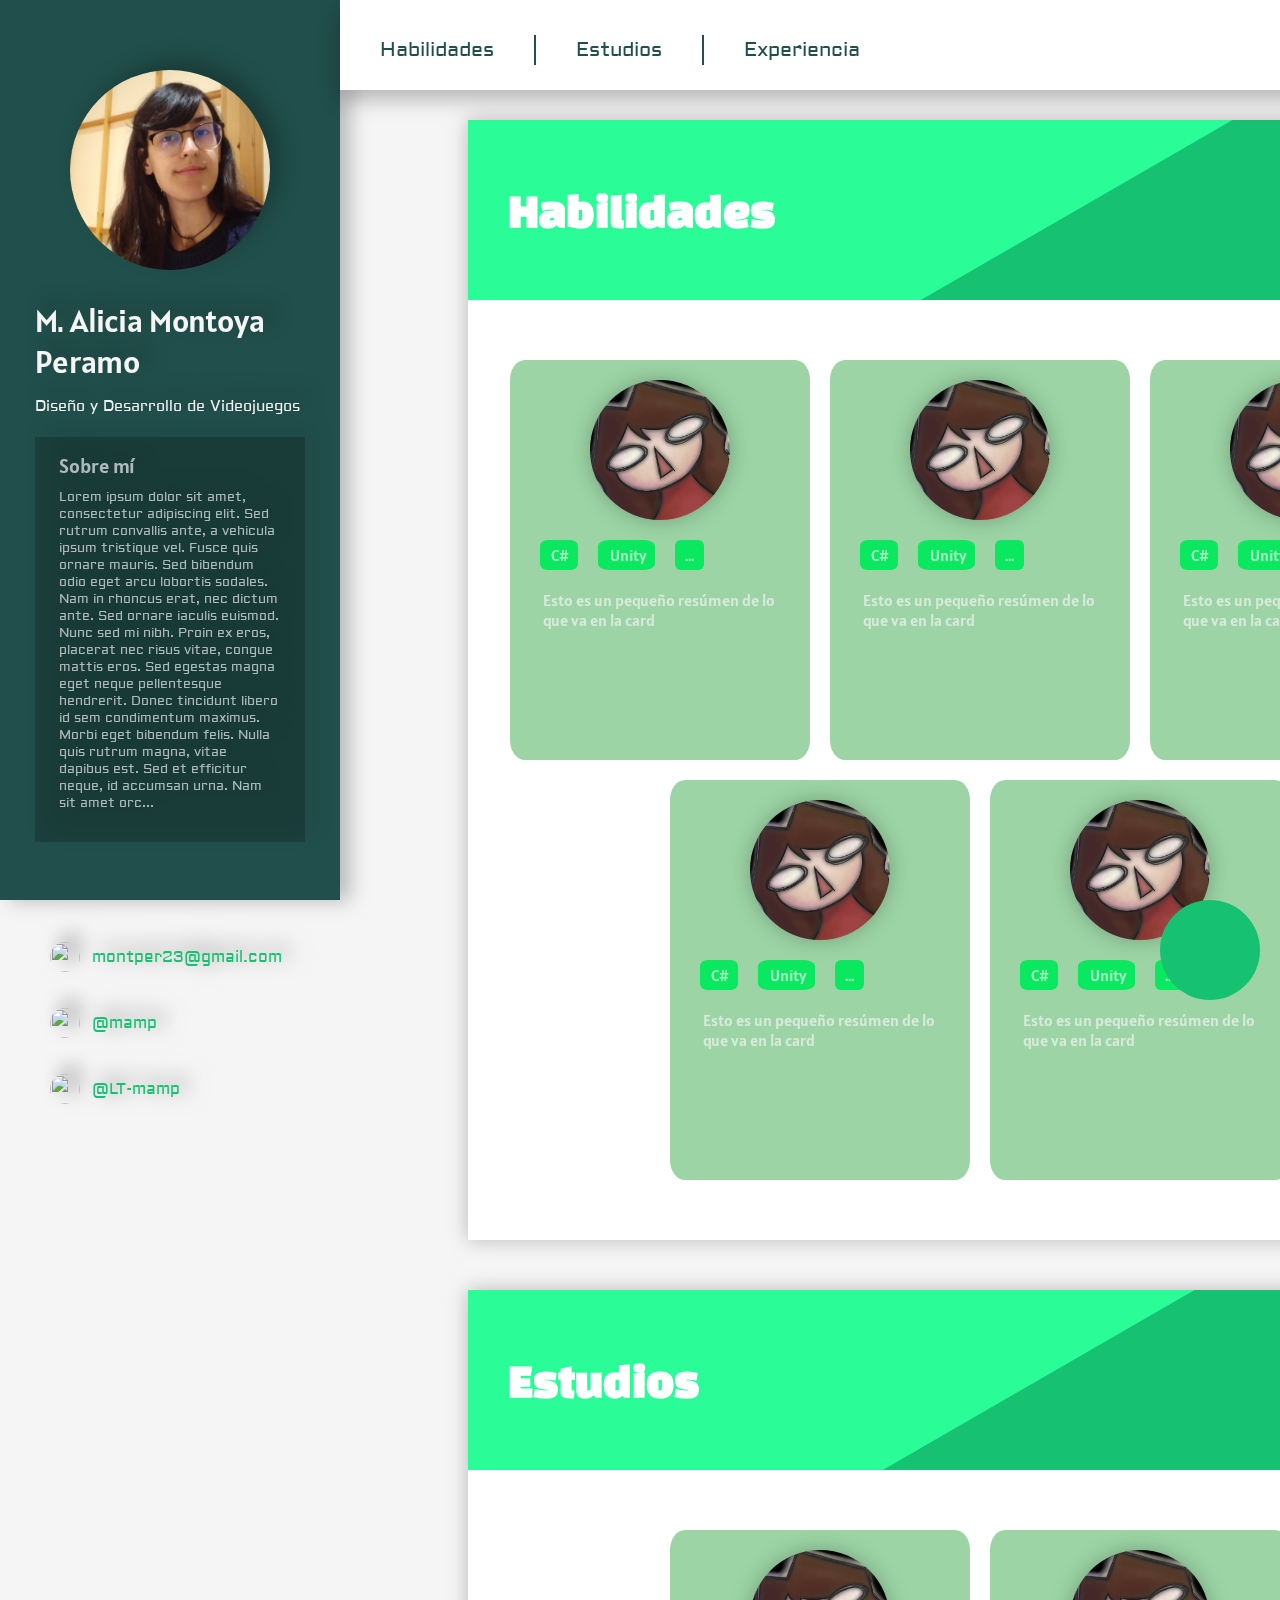
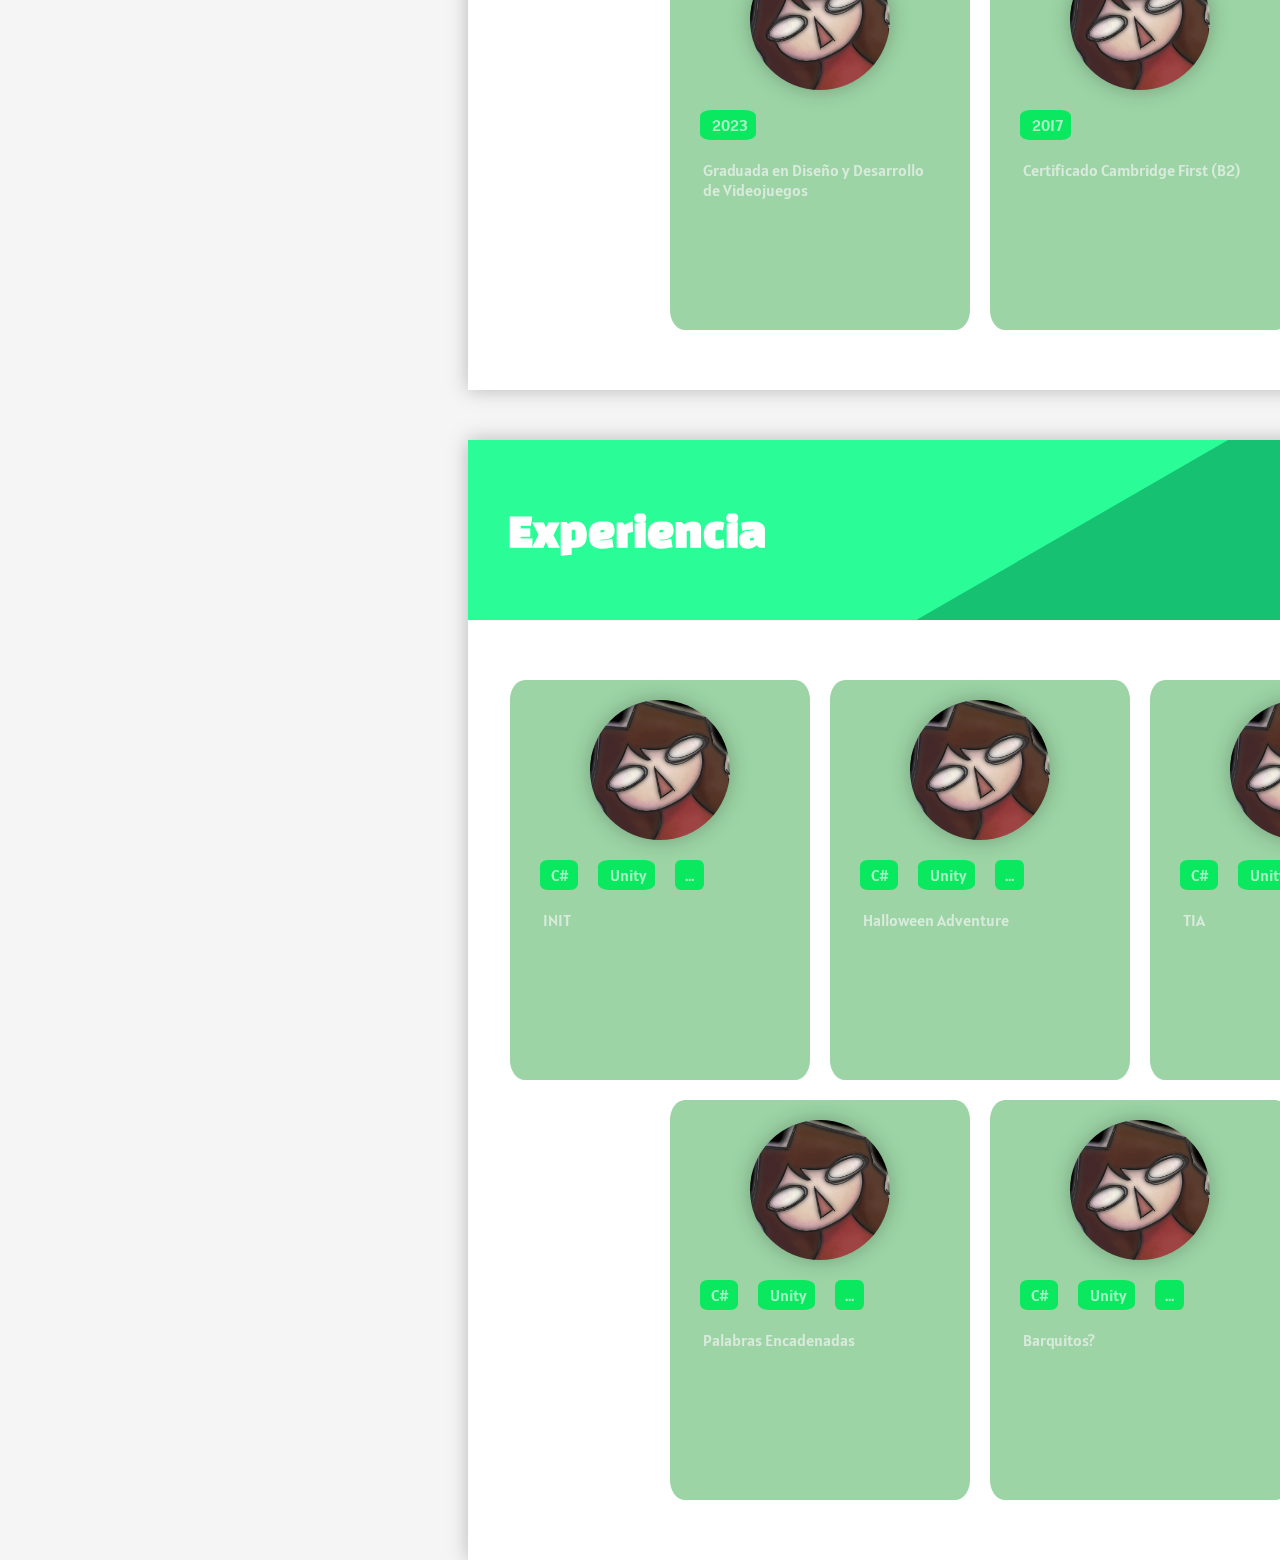
==== commit 04002305: "base Style css" ====
--- a/Index.html
+++ b/Index.html
@@ -55,147 +55,172 @@
                 <!-- para abrir profile box (y si está abierta: desaparece) -->
             </div>
             <div class="shortcuts">
-                <!-- 4 botones -->
+                <!-- 3 botones -->
+                <a class="sc-button" href="#s1">Habilidades</a>
+                <div class="button-separator"></div>
+                <a class="sc-button" href="#s2">Estudios</a>
+                <div class="button-separator"></div>
+                <a class="sc-button" href="#s3">Experiencia</a>
             </div>
             <div class="contact-button">
                 <!-- 1 botón -->
-            </div>
-        </div>
+                <a class="info-button" href="#info-popup">Contactar</a>
+            </div>
+        </div>
+        <div id="s1"></div>
         <div class="section">
             <div class="section-head">
                 <h1>Habilidades</h1>
+                <div class="sh-decor"></div>
             </div>
             <div class="section-content">
                 <div class="section-card">
                     <img src="img/perfil_wa1.png" alt="">
-                    <div>
-                        <div class="section-tag"><p>C#</p></div>
-                        <div class="section-tag"><p>Unity</p></div>
-                        <div class="section-tag"><p>...</p></div>
-                    </div>
-                    <p>Esto es un pequeño resúmen de lo que va en la card</p>
-                    <!-- 1 botón para más info? -->
-                </div>
-                <div class="section-card">
-                    <img src="img/perfil_wa1.png" alt="">
-                    <div>
-                        <div class="section-tag"><p>C#</p></div>
-                        <div class="section-tag"><p>Unity</p></div>
-                        <div class="section-tag"><p>...</p></div>
-                    </div>
-                    <p>Esto es un pequeño resúmen de lo que va en la card</p>
-                    <!-- 1 botón para más info? -->
-                </div>
-                <div class="section-card">
-                    <img src="img/perfil_wa1.png" alt="">
-                    <div>
-                        <div class="section-tag"><p>C#</p></div>
-                        <div class="section-tag"><p>Unity</p></div>
-                        <div class="section-tag"><p>...</p></div>
-                    </div>
-                    <p>Esto es un pequeño resúmen de lo que va en la card</p>
-                    <!-- 1 botón para más info? -->
-                </div>
-                <div class="section-card">
-                    <img src="img/perfil_wa1.png" alt="">
-                    <div>
-                        <div class="section-tag"><p>C#</p></div>
-                        <div class="section-tag"><p>Unity</p></div>
-                        <div class="section-tag"><p>...</p></div>
-                    </div>
-                    <p>Esto es un pequeño resúmen de lo que va en la card</p>
-                    <!-- 1 botón para más info? -->
-                </div>
-                <div class="section-card">
-                    <img src="img/perfil_wa1.png" alt="">
-                    <div>
-                        <div class="section-tag"><p>C#</p></div>
-                        <div class="section-tag"><p>Unity</p></div>
-                        <div class="section-tag"><p>...</p></div>
-                    </div>
-                    <p>Esto es un pequeño resúmen de lo que va en la card</p>
-                    <!-- 1 botón para más info? -->
-                </div>
-            </div>
-        </div>
+                    <div class="s-tags">
+                        <div class="section-tag"><p>C#</p></div>
+                        <div class="section-tag"><p>Unity</p></div>
+                        <div class="section-tag"><p>...</p></div>
+                    </div>
+                    <p>Esto es un pequeño resúmen de lo que va en la card</p>
+                    <!-- 1 botón para más info? -->
+                </div>
+                <div class="section-card">
+                    <img src="img/perfil_wa1.png" alt="">
+                    <div class="s-tags">
+                        <div class="section-tag"><p>C#</p></div>
+                        <div class="section-tag"><p>Unity</p></div>
+                        <div class="section-tag"><p>...</p></div>
+                    </div>
+                    <p>Esto es un pequeño resúmen de lo que va en la card</p>
+                    <!-- 1 botón para más info? -->
+                </div>
+                <div class="section-card">
+                    <img src="img/perfil_wa1.png" alt="">
+                    <div class="s-tags">
+                        <div class="section-tag"><p>C#</p></div>
+                        <div class="section-tag"><p>Unity</p></div>
+                        <div class="section-tag"><p>...</p></div>
+                    </div>
+                    <p>Esto es un pequeño resúmen de lo que va en la card</p>
+                    <!-- 1 botón para más info? -->
+                </div>
+                <div class="section-card">
+                    <img src="img/perfil_wa1.png" alt="">
+                    <div class="s-tags">
+                        <div class="section-tag"><p>C#</p></div>
+                        <div class="section-tag"><p>Unity</p></div>
+                        <div class="section-tag"><p>...</p></div>
+                    </div>
+                    <p>Esto es un pequeño resúmen de lo que va en la card</p>
+                    <!-- 1 botón para más info? -->
+                </div>
+                <div class="section-card">
+                    <img src="img/perfil_wa1.png" alt="">
+                    <div class="s-tags">
+                        <div class="section-tag"><p>C#</p></div>
+                        <div class="section-tag"><p>Unity</p></div>
+                        <div class="section-tag"><p>...</p></div>
+                    </div>
+                    <p>Esto es un pequeño resúmen de lo que va en la card</p>
+                    <!-- 1 botón para más info? -->
+                </div>
+            </div>
+        </div>
+        <div id="s2"></div>
         <div class="section">
             <div class="section-head">
                 <h1>Estudios</h1>
-            </div>
-            <div class="section-card">
-                <img src="img/perfil_wa1.png" alt="">
-                <div>
-                    <div class="section-tag"><p>2023</p></div>
-                </div>
-                <p>Graduada en Diseño y Desarrollo de Videojuegos</p>
-                <!-- 1 botón para más info? -->
-            </div>
-            <div class="section-card">
-                <img src="img/perfil_wa1.png" alt="">
-                <div>
-                    <div class="section-tag"><p>2017</p></div>
-                </div>
-                <p>Certificado Cambridge First (B2)</p>
-                <!-- 1 botón para más info? -->
-            </div>
-        </div>
+                <div class="sh-decor"></div>
+            </div>
+            <div class="section-content">
+                <div class="section-card">
+                    <img src="img/perfil_wa1.png" alt="">
+                    <div class="s-tags">
+                        <div class="section-tag"><p>2023</p></div>
+                    </div>
+                    <p>Graduada en Diseño y Desarrollo de Videojuegos</p>
+                    <!-- 1 botón para más info? -->
+                </div>
+                <div class="section-card">
+                    <img src="img/perfil_wa1.png" alt="">
+                    <div class="s-tags">
+                        <div class="section-tag"><p>2017</p></div>
+                    </div>
+                    <p>Certificado Cambridge First (B2)</p>
+                    <!-- 1 botón para más info? -->
+                </div>
+            </div>
+        </div>
+        <div id="s3"></div>
         <div class="section">
             <div class="section-head">
                 <h1>Experiencia</h1>
-            </div>
-            <div class="section-card">
-                <img src="img/perfil_wa1.png" alt="">
-                <div>
-                    <div class="section-tag"><p>C#</p></div>
-                    <div class="section-tag"><p>Unity</p></div>
-                    <div class="section-tag"><p>...</p></div>
-                </div>
-                <p>INIT</p>
-                <!-- 1 botón para más info? -->
-            </div>
-            <div class="section-card">
-                <img src="img/perfil_wa1.png" alt="">
-                <div>
-                    <div class="section-tag"><p>C#</p></div>
-                    <div class="section-tag"><p>Unity</p></div>
-                    <div class="section-tag"><p>...</p></div>
-                </div>
-                <p>Halloween Adventure</p>
-                <!-- 1 botón para más info? -->
-            </div>
-            <div class="section-card">
-                <img src="img/perfil_wa1.png" alt="">
-                <div>
-                    <div class="section-tag"><p>C#</p></div>
-                    <div class="section-tag"><p>Unity</p></div>
-                    <div class="section-tag"><p>...</p></div>
-                </div>
-                <p>TIA</p>
-                <!-- 1 botón para más info? -->
-            </div>
-            <div class="section-card">
-                <img src="img/perfil_wa1.png" alt="">
-                <div>
-                    <div class="section-tag"><p>C#</p></div>
-                    <div class="section-tag"><p>Unity</p></div>
-                    <div class="section-tag"><p>...</p></div>
-                </div>
-                <p>Palabras Encadenadas</p>
-                <!-- 1 botón para más info? -->
-            </div>
-            <div class="section-card">
-                <img src="img/perfil_wa1.png" alt="">
-                <div>
-                    <div class="section-tag"><p>C#</p></div>
-                    <div class="section-tag"><p>Unity</p></div>
-                    <div class="section-tag"><p>...</p></div>
-                </div>
-                <p>Barquitos?</p>
-                <!-- 1 botón para más info? -->
-            </div>
-        </div>
-        <div class="goup-button"></div>
+                <div class="sh-decor"></div>
+            </div>
+            <div class="section-content">
+                <div class="section-card">
+                    <img src="img/perfil_wa1.png" alt="">
+                    <div class="s-tags">
+                        <div class="section-tag"><p>C#</p></div>
+                        <div class="section-tag"><p>Unity</p></div>
+                        <div class="section-tag"><p>...</p></div>
+                    </div>
+                    <p>INIT</p>
+                    <!-- 1 botón para más info? -->
+                </div>
+                <div class="section-card">
+                    <img src="img/perfil_wa1.png" alt="">
+                    <div class="s-tags">
+                        <div class="section-tag"><p>C#</p></div>
+                        <div class="section-tag"><p>Unity</p></div>
+                        <div class="section-tag"><p>...</p></div>
+                    </div>
+                    <p>Halloween Adventure</p>
+                    <!-- 1 botón para más info? -->
+                </div>
+                <div class="section-card">
+                    <img src="img/perfil_wa1.png" alt="">
+                    <div class="s-tags">
+                        <div class="section-tag"><p>C#</p></div>
+                        <div class="section-tag"><p>Unity</p></div>
+                        <div class="section-tag"><p>...</p></div>
+                    </div>
+                    <p>TIA</p>
+                    <!-- 1 botón para más info? -->
+                </div>
+                <div class="section-card">
+                    <img src="img/perfil_wa1.png" alt="">
+                    <div class="s-tags">
+                        <div class="section-tag"><p>C#</p></div>
+                        <div class="section-tag"><p>Unity</p></div>
+                        <div class="section-tag"><p>...</p></div>
+                    </div>
+                    <p>Palabras Encadenadas</p>
+                    <!-- 1 botón para más info? -->
+                </div>
+                <div class="section-card">
+                    <img src="img/perfil_wa1.png" alt="">
+                    <div class="s-tags">
+                        <div class="section-tag"><p>C#</p></div>
+                        <div class="section-tag"><p>Unity</p></div>
+                        <div class="section-tag"><p>...</p></div>
+                    </div>
+                    <p>Barquitos?</p>
+                    <!-- 1 botón para más info? -->
+                </div>
+            </div>
+        </div>
+        <div class="goup-box"><div class="goup-button"></div></div>
         <div class="bottom-footer"></div>
+        <div class="info-popup">
+            <div class="side">
+                <div class="picture">
+                    
+                </div>
+            </div>
+            <div class="info"></div>
+            <div class="close-button"></div>
+        </div>
     </div>
 </body>
 </html>--- a/css/format.css
+++ b/css/format.css
@@ -2,6 +2,7 @@
 @import url('https://fonts.googleapis.com/css2?family=Silkscreen:wght@400;700&display=swap');
 @import url('https://fonts.googleapis.com/css2?family=Aldrich&display=swap');
 @import url('https://fonts.googleapis.com/css2?family=Alatsi&family=Aldrich&display=swap');
+@import url('https://fonts.googleapis.com/css2?family=Alatsi&family=Aldrich&family=Black+Han+Sans&display=swap');
 
 :root{
     --ligth-blue:     #2de1fc;
@@ -27,6 +28,7 @@
     background-color: #214F4B;
     width: 340px;
     padding: 20px;
+    filter: drop-shadow(10px 0px 10px rgba(0, 0, 0, 0.25));
 }
 
 .profile-box{
@@ -108,4 +110,167 @@
 }
 .social-link a:hover{
     color: #72ff47;
+}
+
+/*
+--------------------------------------------------------------
+*/
+
+.main-box{
+    margin: 0;
+    width: 100%;
+    position: relative;
+}
+
+.top-bar{
+    background-color: white;
+    height: 60px;
+    padding: 20px 20px 10px;
+    filter: drop-shadow(0px 10px 10px rgba(0, 0, 0, 0.25));  /*x, y, diffuse, color*/
+    display: flex;
+    align-items: center;
+    position: sticky;
+    top: 0;
+    z-index: 1;
+}
+
+a.sc-button{
+    font-size: 20px;
+    font-weight: normal;
+    font-family: "Aldrich";
+    text-decoration: none;
+    color: var(--dark-green);
+    background-color: white;
+    padding: 12px 20px;
+}
+
+a.sc-button:hover{
+    background-color: #16c171;
+    border-radius: 14px;
+}
+
+.button-separator{
+    height: 30px;
+    width: 2px;
+    margin: auto 20px;
+    background-color: var(--dark-green);
+}
+.shortcuts{
+    display: flex;
+}
+
+.contact-button{
+    margin-left: auto;
+}
+
+.contact-button a{
+    color: black;
+    background-color: var(--ligth-blue);
+    border-radius: 5px;
+    font-size: 20px;
+    font-weight: normal;
+    font-family: "Aldrich";
+    text-decoration: none;
+    padding: 12px 30px;
+}
+
+.contact-button a:hover{
+    background-color: #3ba6d4;
+    color: rgba(0, 0, 0, 0.718);
+}
+
+
+/*
+--------------------------------------------------------------
+*/
+
+.section {
+    background-color: white;
+    width: 80%;
+    margin: 30px auto 50px;
+    filter: drop-shadow(0px 0px 10px rgba(0, 0, 0, 0.25)); 
+}
+
+.section-head{
+    background-color: var(--ligth-green);
+    height: 180px;
+    display: flex;
+    overflow: hidden;
+}
+
+.section-head h1{
+    margin: 0;
+    padding: 70px 0 0 40px;
+    font-family: "Black Han Sans";
+    font-size: 40px;
+    color: white;
+}
+
+.sh-decor{
+    background-color: var(--mid-green);
+    width: 1000px;
+    height: 300px;
+    position: relative;
+    transform: translateX(70px) translateY(40px) rotate(-30deg);
+}
+
+.section-content{
+    margin: 50px 0;
+    padding-bottom: 50px;
+    display: flex;
+    justify-content: center;
+    flex-wrap: wrap;
+}
+
+.section-card{
+    background-color: #9cd4a5;
+    width: 300px;
+    height: 400px;
+    margin: 10px;
+    border-radius: 5%;
+    padding: 20px;
+    box-sizing: border-box;
+}
+
+.section-card img{
+    border-radius: 100%;
+    width: 140px;
+    margin: 0 auto;
+    display: block;
+    filter: drop-shadow(0px 0px 10px rgba(0, 0, 0, 0.25));
+}
+
+.s-tags{
+    display: flex;
+}
+
+.section-tag{
+    background-color: var(--green);
+    margin: 20px 10px;
+    padding: 5px 10px;
+    border-radius: 20%;
+}
+
+/*
+------------------------------------------------------------------
+*/
+
+.goup-box{
+    position: fixed;
+    right: 20px;
+    top: 100vh;
+}
+
+.goup-button{
+    width: 100px;
+    height: 100px;
+    background-color: var(--mid-green);
+    border-radius: 100%;
+    position: sticky;
+    top: 80vh;
+    right: 20px;
+}
+
+.info-popup{
+    display: none;
 }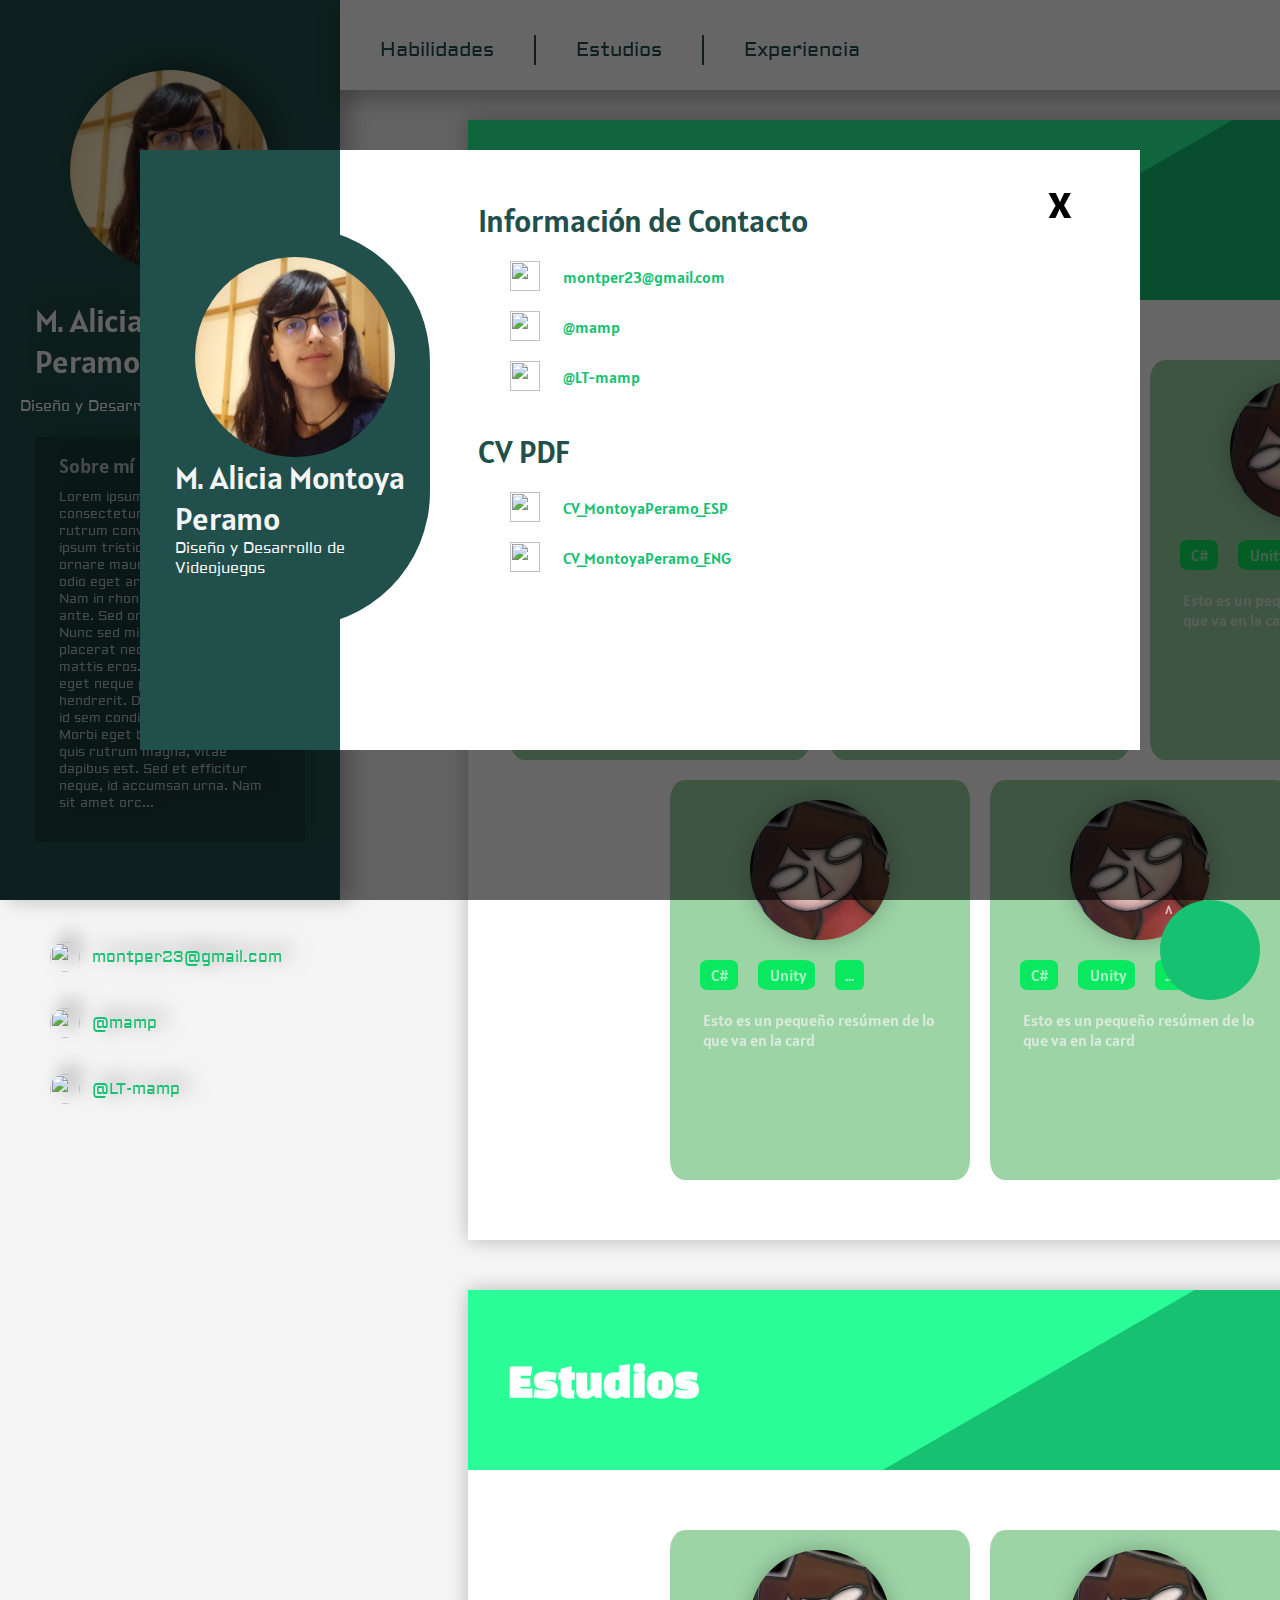
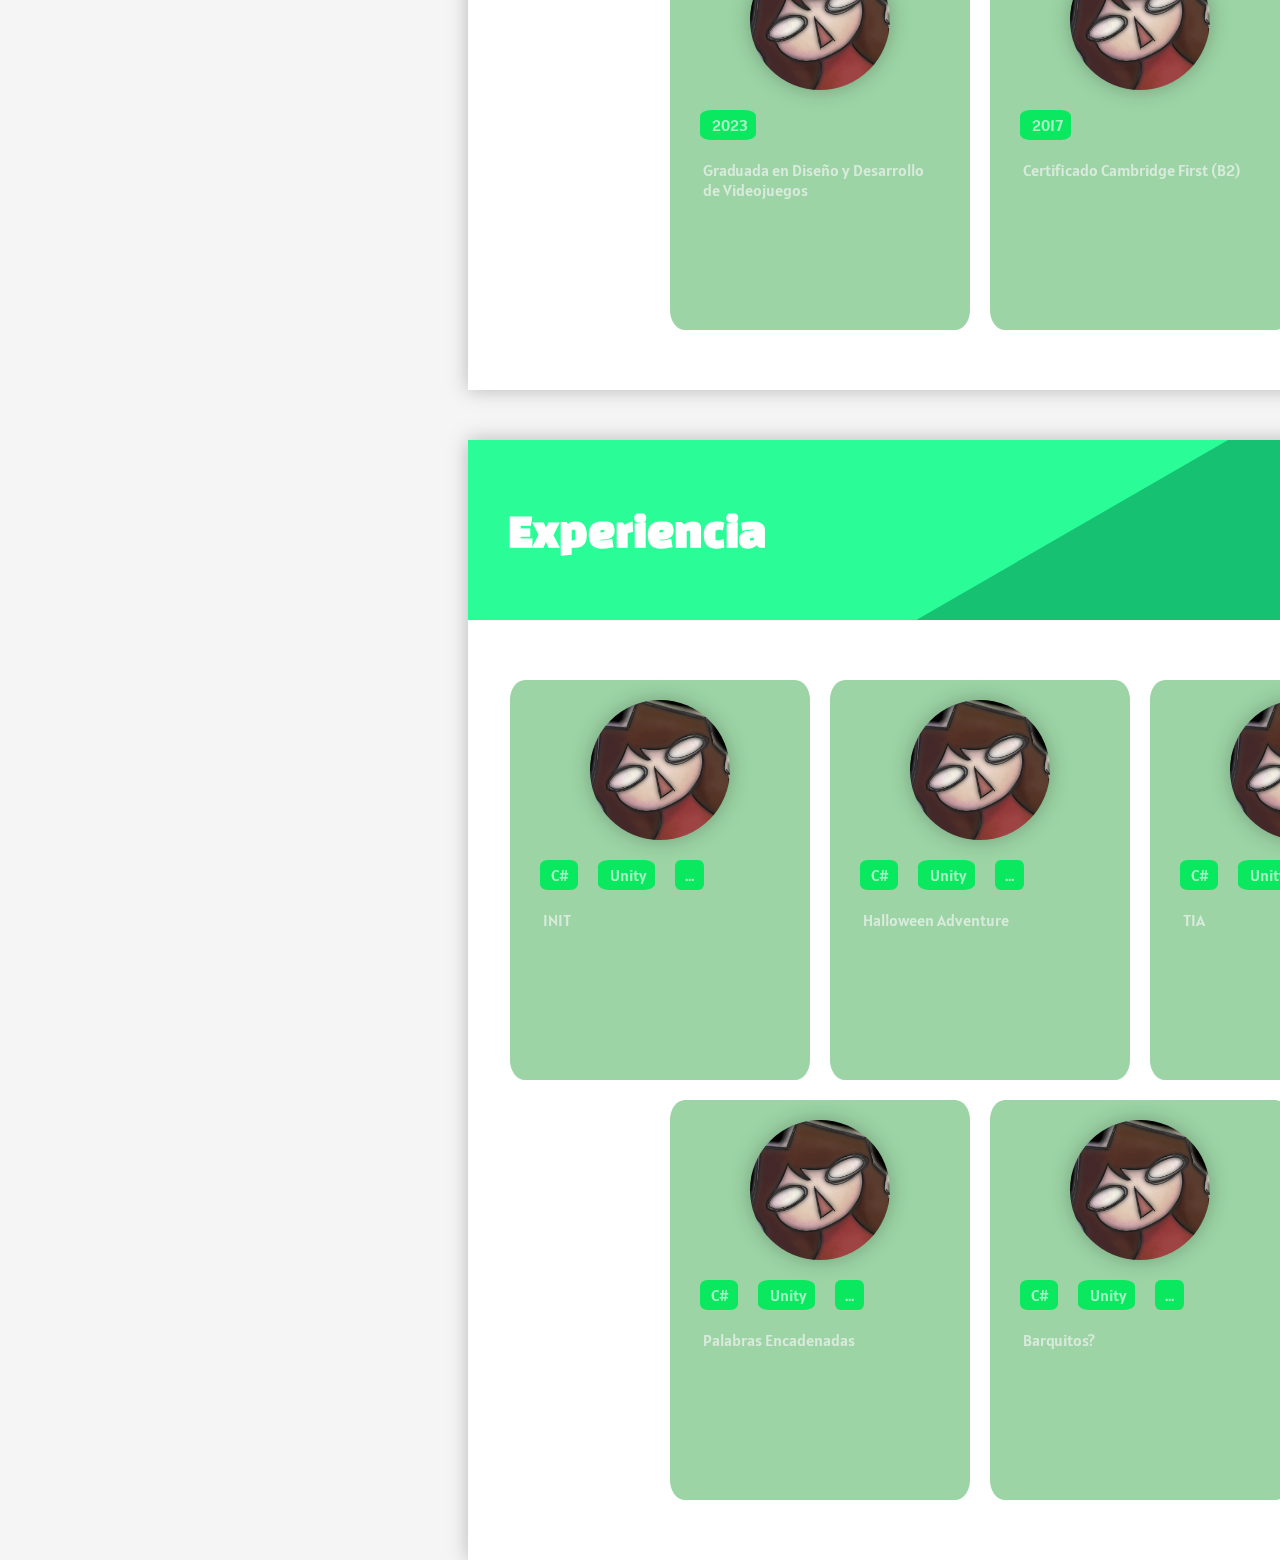
==== commit 8bfed436: "quick save" ====
--- a/Index.html
+++ b/Index.html
@@ -64,7 +64,7 @@
             </div>
             <div class="contact-button">
                 <!-- 1 botón -->
-                <a class="info-button" href="#info-popup">Contactar</a>
+                <a class="info-button" href="javascript:()" onclick="showPopup();">Contactar</a>
             </div>
         </div>
         <div id="s1"></div>
@@ -210,17 +210,60 @@
                 </div>
             </div>
         </div>
-        <div class="goup-box"><div class="goup-button"></div></div>
+        <div class="goup-box"><div class="goup-button"><p>^</p></div></div>
         <div class="bottom-footer"></div>
         <div class="info-popup">
-            <div class="side">
-                <div class="picture">
-                    
-                </div>
-            </div>
-            <div class="info"></div>
-            <div class="close-button"></div>
+            <div class="blanket">
+                <div class="content">
+                    <div class="side">
+                        <div class="side-background">
+                            <div class="picture">
+                                <img src="img/IMG_01.jpg" alt="Profile picture">
+                                <h1>M. Alicia Montoya Peramo</h1>
+                                <h3>Diseño y Desarrollo de Videojuegos</h3>
+                            </div>
+                        </div>
+                    </div>
+                    <div class="info">
+                        <div class="contact">
+                            <h2>Información de Contacto</h2>
+                            <div class="links-box">
+                                <div class="social-link">
+                                    <img src="https://freelogopng.com/images/all_img/1657906169gmail-logo-png.png">
+                                    <p><a href="mailto:montper23@gmail.com">montper23@gmail.com</a></p>
+                                </div>
+                                <div class="social-link">
+                                    <img src="https://logospng.org/download/linkedin/logo-linkedin-icon-2048.png">
+                                    <p><a href="https://www.linkedin.com/in/mamp-24b292224/">@mamp</a></p>
+                                </div>
+                                <div class="social-link">
+                                    <img src="https://pngimg.com/uploads/github/github_PNG40.png">
+                                    <p><a href="https://github.com/LT-mamp">@LT-mamp</a></p>
+                                </div>
+                            </div>
+                        </div>
+                        <div class="cv">
+                            <h2>CV PDF</h2>
+                            <div class="links-box">
+                                <div class="social-link">
+                                    <img src="https://flyclipart.com/thumb2/link-icon-172190.png">
+                                    <p><a href="#">CV_MontoyaPeramo_ESP</a></p>
+                                </div>
+                                <div class="social-link">
+                                    <img src="https://flyclipart.com/thumb2/link-icon-172190.png">
+                                    <p><a href="#">CV_MontoyaPeramo_ENG</a></p>
+                                </div>
+                            </div>
+                        </div>
+                    </div>
+                    <div class="close-button">
+                        <p>x</p>
+                    </div>
+                </div>
+            </div>
         </div>
     </div>
+
+    <script src="script.js" type="text/javascript"></script>
 </body>
 </html>--- a/css/format.css
+++ b/css/format.css
@@ -272,5 +272,118 @@
 }
 
 .info-popup{
-    display: none;
+    /*display: none;*/
+    position: fixed;
+    top: 0;
+    bottom: 0;
+    right: 0;
+    left: 0;
+    z-index: 2;
+}
+
+.info-popup .blanket{
+    background-color: rgba(0, 0, 0, 0.6);
+    position: absolute;
+    top: 0;
+    bottom: 0;
+    right: 0;
+    left: 0;
+}
+
+.info-popup .content{
+    width: 1000px;
+    height: 600px;
+    background-color: #fff;
+    display: flex;
+    position: absolute;
+    left: 50%;
+    top: 50%;
+    margin-left: -500px;
+    margin-top: -300px;
+}
+
+.info-popup .side{
+    width: 300px;
+}
+
+.info-popup .side-background{
+    background-color: var(--dark-green);
+    width: 200px;
+    height: 100%;
+    margin: 0;
+}
+
+.info-popup .picture{
+    background-color: var(--dark-green);
+    border-radius: 150px;
+    margin: 77px 0 77px 20px;
+    padding: 30px 15px;
+    position: absolute;
+    width: 270px;
+    height: 400;
+    box-sizing: border-box;
+}
+
+.info-popup .picture img{
+    border-radius: 180px;
+    width: 200;
+    margin: 0 auto;
+    display: block;
+}
+
+.info-popup .picture h1, h3{
+    margin: 0 5%;
+    color: #F5F5F5;
+    font-family: "Alatsi", Helvetica, sans-serif;
+    font-weight: lighter;
+    font-size: 32px;
+    margin-bottom: 15px;
+    margin: 0 auto;
+}
+
+.info-popup .picture h3{
+    font-size: 15px;
+    font-family: "Aldrich", sans-serif;
+}
+
+.info-popup .info{
+    margin: 50px 10px;
+    width: 550px;
+}
+
+.info-popup .info h2{
+    font-size: 32;
+    font-family: "Alatsi";
+    color: var(--dark-green);
+}
+
+.info-popup .links-box{
+    margin-top: 20px;
+}
+
+.info-popup .social-link{
+    margin-bottom: 20px;
+    margin-left: 30px;
+}
+
+.info-popup .cv{
+    margin-top: 40px;
+}
+
+.info-popup .close-button{
+    width: 100px;
+    height: 100px;
+    /*background-color: var(--dark-green);*/
+    border-radius: 100%;
+    display: flex;
+    justify-content: center;
+    align-items: center;
+    cursor: pointer;
+}
+
+.info-popup .close-button p{
+    font-size: 50px;
+    line-height: 0;
+    font-weight: lighter;
+    color: black;
 }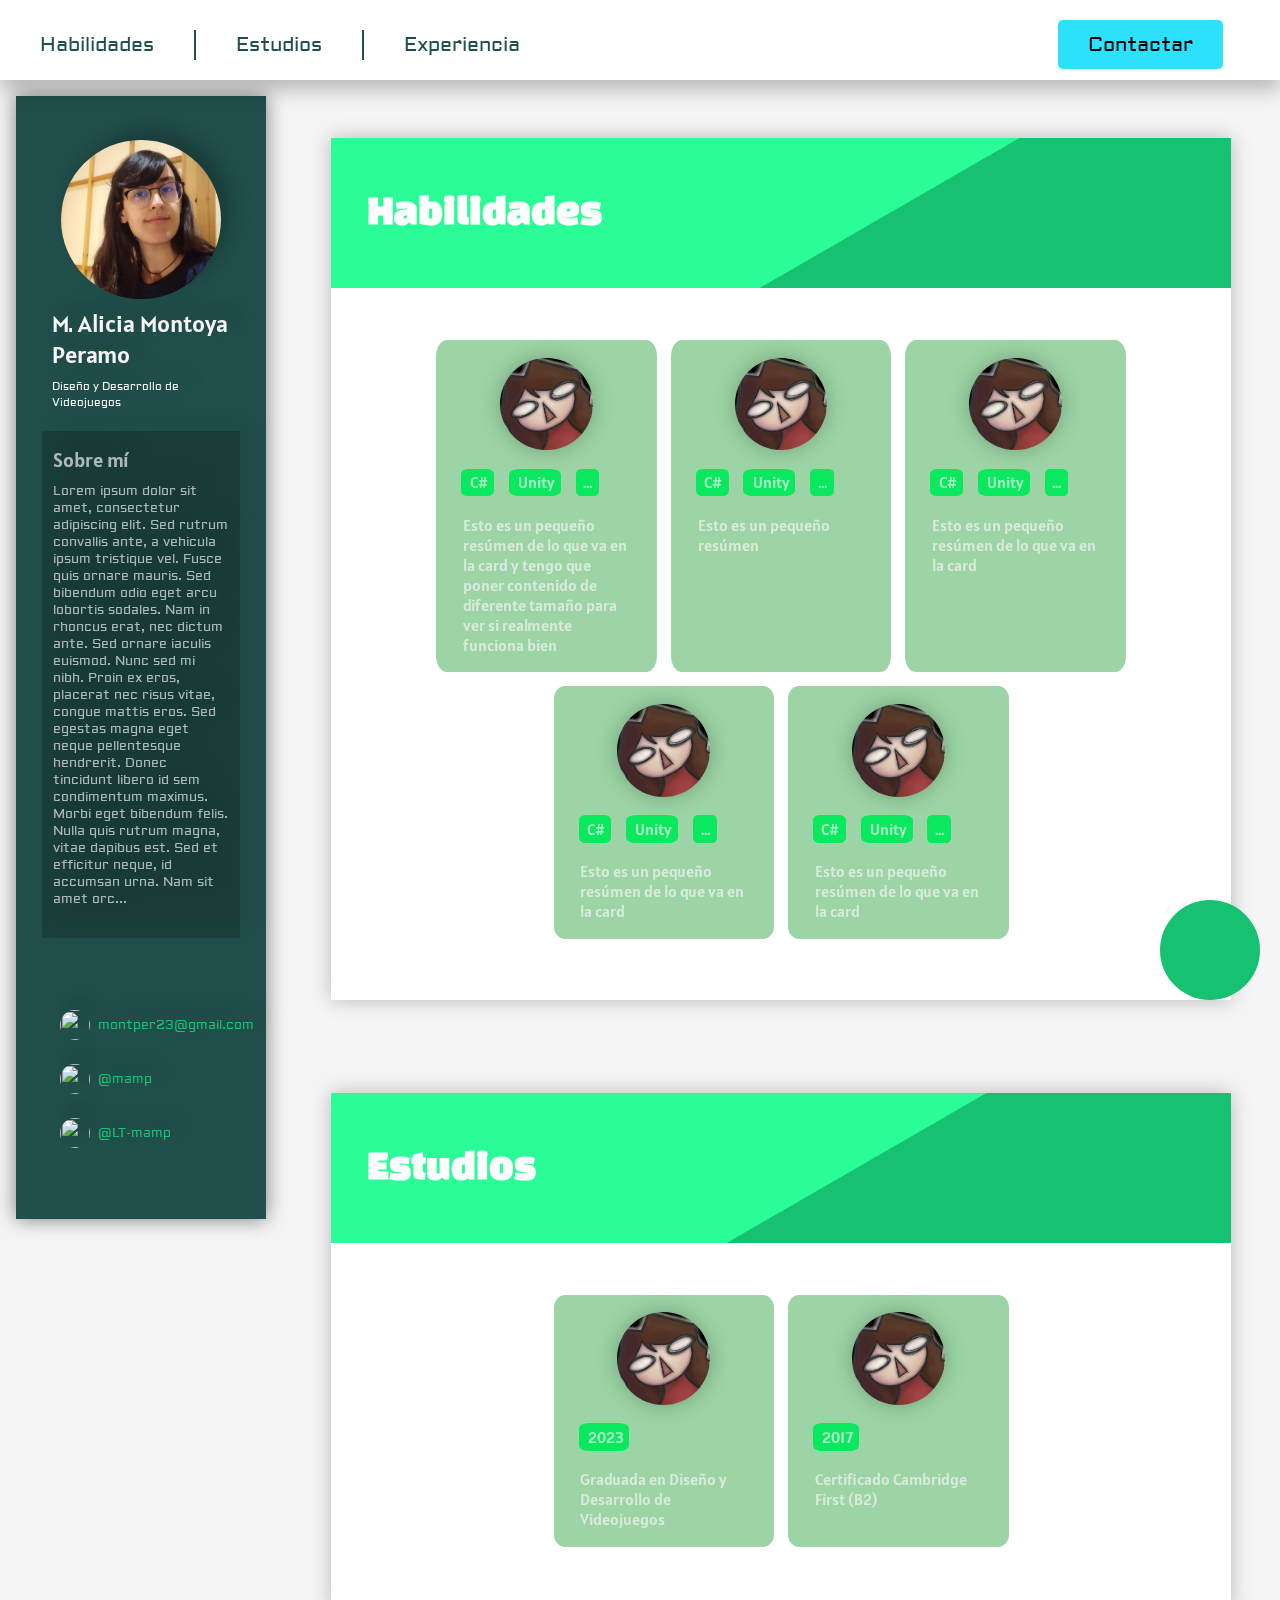
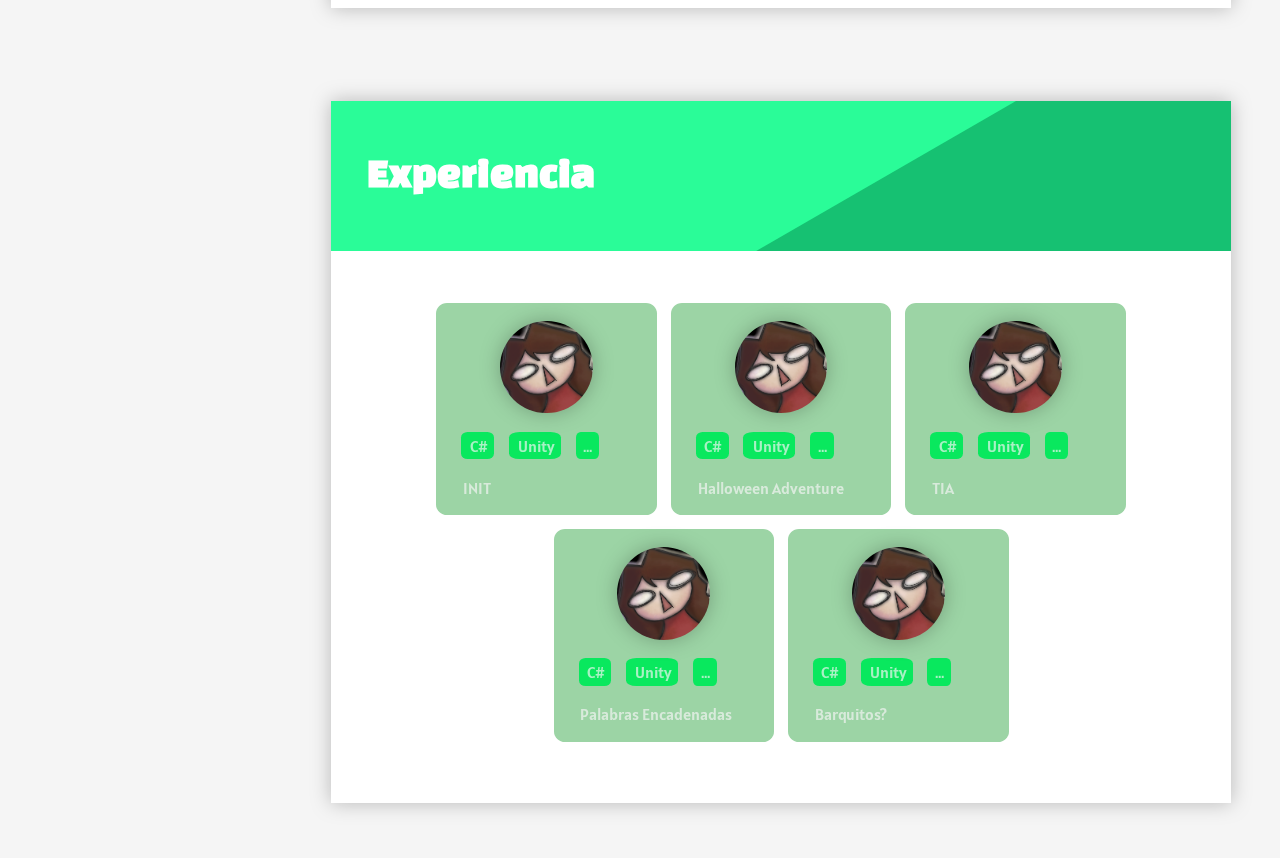
==== commit 1f2a0d2b: "Todo el formato finalizado" ====
--- a/Index.html
+++ b/Index.html
@@ -1,3 +1,4 @@
+<!doctype html>
 <html lang="es">
 <head>
     <meta charset="UTF-8">
@@ -6,8 +7,32 @@
     <link rel="stylesheet" href="css/format.css">
     <link rel="icon" href="img/perfil_wa1.png">
 </head>
+
+
+<header>
+    <div class="top-bar">
+        <div class="open-profile-button">
+            <!-- para abrir profile box (y si está abierta: desaparece) -->
+        </div>
+        <div class="shortcuts">
+            <!-- 3 botones -->
+            <a class="sc-button" href="#s1">Habilidades</a>
+            <div class="button-separator"></div>
+            <a class="sc-button" href="#s2">Estudios</a>
+            <div class="button-separator"></div>
+            <a class="sc-button" href="#s3">Experiencia</a>
+        </div>
+        <div class="contact-button">
+            <!-- 1 botón -->
+            <a class="info-button" href="javascript:()" onclick="showPopup();">Contactar</a>
+        </div>
+    </div>
+</header>
+
+
 <body>
     <div class="side-box">
+        <div class="close-button"><p>x</p></div>
         <div class="profile-box">
             <img src="img/IMG_01.jpg" alt="Profile picture">
             <h1>M. Alicia Montoya Peramo</h1>
@@ -49,25 +74,9 @@
             </div>
         </div>
     </div>
+
     <div class="main-box">
-        <div class="top-bar">
-            <div class="open-profile-button">
-                <!-- para abrir profile box (y si está abierta: desaparece) -->
-            </div>
-            <div class="shortcuts">
-                <!-- 3 botones -->
-                <a class="sc-button" href="#s1">Habilidades</a>
-                <div class="button-separator"></div>
-                <a class="sc-button" href="#s2">Estudios</a>
-                <div class="button-separator"></div>
-                <a class="sc-button" href="#s3">Experiencia</a>
-            </div>
-            <div class="contact-button">
-                <!-- 1 botón -->
-                <a class="info-button" href="javascript:()" onclick="showPopup();">Contactar</a>
-            </div>
-        </div>
-        <div id="s1"></div>
+        <div class="marker" id="s1"></div>
         <div class="section">
             <div class="section-head">
                 <h1>Habilidades</h1>
@@ -81,6 +90,26 @@
                         <div class="section-tag"><p>Unity</p></div>
                         <div class="section-tag"><p>...</p></div>
                     </div>
+                    <p>Esto es un pequeño resúmen de lo que va en la card y tengo que poner contenido de diferente tamaño para ver si realmente funciona bien</p>
+                    <!-- 1 botón para más info? -->
+                </div>
+                <div class="section-card">
+                    <img src="img/perfil_wa1.png" alt="">
+                    <div class="s-tags">
+                        <div class="section-tag"><p>C#</p></div>
+                        <div class="section-tag"><p>Unity</p></div>
+                        <div class="section-tag"><p>...</p></div>
+                    </div>
+                    <p>Esto es un pequeño resúmen</p>
+                    <!-- 1 botón para más info? -->
+                </div>
+                <div class="section-card">
+                    <img src="img/perfil_wa1.png" alt="">
+                    <div class="s-tags">
+                        <div class="section-tag"><p>C#</p></div>
+                        <div class="section-tag"><p>Unity</p></div>
+                        <div class="section-tag"><p>...</p></div>
+                    </div>
                     <p>Esto es un pequeño resúmen de lo que va en la card</p>
                     <!-- 1 botón para más info? -->
                 </div>
@@ -104,29 +133,9 @@
                     <p>Esto es un pequeño resúmen de lo que va en la card</p>
                     <!-- 1 botón para más info? -->
                 </div>
-                <div class="section-card">
-                    <img src="img/perfil_wa1.png" alt="">
-                    <div class="s-tags">
-                        <div class="section-tag"><p>C#</p></div>
-                        <div class="section-tag"><p>Unity</p></div>
-                        <div class="section-tag"><p>...</p></div>
-                    </div>
-                    <p>Esto es un pequeño resúmen de lo que va en la card</p>
-                    <!-- 1 botón para más info? -->
-                </div>
-                <div class="section-card">
-                    <img src="img/perfil_wa1.png" alt="">
-                    <div class="s-tags">
-                        <div class="section-tag"><p>C#</p></div>
-                        <div class="section-tag"><p>Unity</p></div>
-                        <div class="section-tag"><p>...</p></div>
-                    </div>
-                    <p>Esto es un pequeño resúmen de lo que va en la card</p>
-                    <!-- 1 botón para más info? -->
-                </div>
-            </div>
-        </div>
-        <div id="s2"></div>
+            </div>
+        </div>
+        <div class="marker" id="s2"></div>
         <div class="section">
             <div class="section-head">
                 <h1>Estudios</h1>
@@ -151,7 +160,7 @@
                 </div>
             </div>
         </div>
-        <div id="s3"></div>
+        <div class="marker" id="s3"></div>
         <div class="section">
             <div class="section-head">
                 <h1>Experiencia</h1>
@@ -212,7 +221,9 @@
         </div>
         <div class="goup-box"><div class="goup-button"><p>^</p></div></div>
         <div class="bottom-footer"></div>
-        <div class="info-popup">
+        
+        
+        <div class="info-popup" id="popup">
             <div class="blanket">
                 <div class="content">
                     <div class="side">
@@ -249,14 +260,14 @@
                                     <img src="https://flyclipart.com/thumb2/link-icon-172190.png">
                                     <p><a href="#">CV_MontoyaPeramo_ESP</a></p>
                                 </div>
-                                <div class="social-link">
+                                <div class="social-link end-link">
                                     <img src="https://flyclipart.com/thumb2/link-icon-172190.png">
                                     <p><a href="#">CV_MontoyaPeramo_ENG</a></p>
                                 </div>
                             </div>
                         </div>
                     </div>
-                    <div class="close-button">
+                    <div class="close-button" onclick="hidePopup();">
                         <p>x</p>
                     </div>
                 </div>
@@ -266,4 +277,10 @@
 
     <script src="script.js" type="text/javascript"></script>
 </body>
+
+<footer>
+
+</footer>
+
+
 </html>--- a/css/format.css
+++ b/css/format.css
@@ -18,29 +18,56 @@
     max-height: 100%;
 }
 
+.top-bar{
+    background-color: white;
+    height: fit-content;
+    width: 100%;
+    max-width: 100%;
+    padding: 20px 20px 10px;
+    box-sizing: border-box;
+    filter: drop-shadow(0px 10px 10px rgba(0, 0, 0, 0.25));  /*x, y, diffuse, color*/
+    display: flex;
+    align-items: center;
+    position: fixed;
+    top: 0;
+    z-index: 1;
+}
+
 body{
     background-color: #F5F5F5;
     margin: 0;
-    display: flex;
+    margin-top: 5rem;
+    display: flex;
+    box-sizing: border-box;
 }
 
 .side-box{
+    margin: 1rem;
     background-color: #214F4B;
-    width: 340px;
-    padding: 20px;
-    filter: drop-shadow(10px 0px 10px rgba(0, 0, 0, 0.25));
+    width: 300px;
+    height: fit-content;
+    box-sizing: border-box;
+    padding: 2%;
+    filter: drop-shadow(0px 0px 10px rgba(0, 0, 0, 0.5));
+    min-width: 250px;
+}
+
+.side-box .close-button{
+    margin-left: 98%;
+    font-size: 1em;
+    cursor: pointer;
+    display: none;
 }
 
 .profile-box{
     margin: 0 auto;
-    width: 300;
     filter: drop-shadow(10px -10px 10px rgba(0, 0, 0, 0.25));  /*x, y, diffuse, color*/
 }
 
 .profile-box img{
     border-radius: 180px;
-    width: 200;
-    margin: 50px auto 30px;
+    width: 80%;
+    margin: 2vh auto 1vh;
     display: block;
 }
 
@@ -52,8 +79,8 @@
 }
 
 .profile-box h1{
-    font-size: 32px;
-    margin-bottom: 15px;
+    font-size: 1.5rem;
+    margin-bottom: 1vh;
 }
 
 .profile-box h2{
@@ -62,7 +89,7 @@
 }
 
 .profile-box h3{
-    font-size: 15px;
+    font-size: .7rem;
     font-family: "Aldrich", sans-serif;
 }
 
@@ -73,15 +100,19 @@
 
 .about-me-box {
     background-color: rgba(0, 0, 0, 0.20);
-    margin: 20px 5% 20px;
-    padding: 16px 12px 30px;
+    margin: 20px 0 20px;
+    padding: 16px 1% 30px;
 }
 .about-me-box h2, p{
     color: #f5f5f5ae;
 }
 
+/*.side-box .links-box{
+    display: none;
+}*/
+
 .links-box{
-    margin: 100px 30px 2%;
+    margin: 8vh 2vh 5vh;
     display: block;
 }
 
@@ -99,7 +130,7 @@
 
 .social-link p{
     color: var(--mid-green);
-    font-size: 16px;
+    font-size: .8rem;
     margin: 0;
     padding-top: 0.5%;
 }
@@ -118,20 +149,10 @@
 
 .main-box{
     margin: 0;
-    width: 100%;
-    position: relative;
-}
-
-.top-bar{
-    background-color: white;
-    height: 60px;
-    padding: 20px 20px 10px;
-    filter: drop-shadow(0px 10px 10px rgba(0, 0, 0, 0.25));  /*x, y, diffuse, color*/
-    display: flex;
-    align-items: center;
-    position: sticky;
-    top: 0;
-    z-index: 1;
+    padding: 10px;
+    width: fit-content;
+    max-width: 100%;
+    box-sizing: border-box;
 }
 
 a.sc-button{
@@ -160,6 +181,7 @@
 }
 
 .contact-button{
+    margin-right: 3%;
     margin-left: auto;
 }
 
@@ -184,39 +206,42 @@
 --------------------------------------------------------------
 */
 
+.marker{
+    height: 3rem;
+}
+
 .section {
     background-color: white;
-    width: 80%;
-    margin: 30px auto 50px;
     filter: drop-shadow(0px 0px 10px rgba(0, 0, 0, 0.25)); 
+    margin: 0 4%;
 }
 
 .section-head{
     background-color: var(--ligth-green);
-    height: 180px;
+    height: 150px;
     display: flex;
     overflow: hidden;
 }
 
 .section-head h1{
     margin: 0;
-    padding: 70px 0 0 40px;
+    padding: 6% 0 0 4%;
     font-family: "Black Han Sans";
-    font-size: 40px;
+    font-size: 35px;
     color: white;
 }
 
 .sh-decor{
     background-color: var(--mid-green);
-    width: 1000px;
-    height: 300px;
+    width: 100%;
+    height: 180%;
     position: relative;
     transform: translateX(70px) translateY(40px) rotate(-30deg);
 }
 
 .section-content{
-    margin: 50px 0;
-    padding-bottom: 50px;
+    margin: 5% 1%;
+    padding-bottom: 6%;
     display: flex;
     justify-content: center;
     flex-wrap: wrap;
@@ -224,17 +249,16 @@
 
 .section-card{
     background-color: #9cd4a5;
-    width: 300px;
-    height: 400px;
-    margin: 10px;
+    width: 25%;
+    margin: 0.8%;
     border-radius: 5%;
-    padding: 20px;
+    padding: 2%;
     box-sizing: border-box;
 }
 
 .section-card img{
     border-radius: 100%;
-    width: 140px;
+    width: 50%;
     margin: 0 auto;
     display: block;
     filter: drop-shadow(0px 0px 10px rgba(0, 0, 0, 0.25));
@@ -246,8 +270,8 @@
 
 .section-tag{
     background-color: var(--green);
-    margin: 20px 10px;
-    padding: 5px 10px;
+    margin: 10% 4%;
+    padding: 2% 4%;
     border-radius: 20%;
 }
 
@@ -272,13 +296,17 @@
 }
 
 .info-popup{
-    /*display: none;*/
+    display: none;
     position: fixed;
     top: 0;
     bottom: 0;
     right: 0;
     left: 0;
     z-index: 2;
+}
+
+.info-popup.show{
+    display: block;
 }
 
 .info-popup .blanket{
@@ -291,15 +319,15 @@
 }
 
 .info-popup .content{
-    width: 1000px;
-    height: 600px;
+    /*width: 50vw;
+    height: 70vh;*/
     background-color: #fff;
     display: flex;
     position: absolute;
     left: 50%;
     top: 50%;
-    margin-left: -500px;
-    margin-top: -300px;
+    margin-left: -35vw;
+    margin-top: -35vh;
 }
 
 .info-popup .side{
@@ -316,11 +344,11 @@
 .info-popup .picture{
     background-color: var(--dark-green);
     border-radius: 150px;
-    margin: 77px 0 77px 20px;
+    margin: 5%;
     padding: 30px 15px;
     position: absolute;
-    width: 270px;
-    height: 400;
+    width: 200px;
+    height: 400px;
     box-sizing: border-box;
 }
 
@@ -338,7 +366,6 @@
     font-weight: lighter;
     font-size: 32px;
     margin-bottom: 15px;
-    margin: 0 auto;
 }
 
 .info-popup .picture h3{
@@ -347,7 +374,7 @@
 }
 
 .info-popup .info{
-    margin: 50px 10px;
+    margin: 50px 10px 20px;
     width: 550px;
 }
 
@@ -358,31 +385,38 @@
 }
 
 .info-popup .links-box{
-    margin-top: 20px;
+    margin-top: 5%;
 }
 
 .info-popup .social-link{
-    margin-bottom: 20px;
-    margin-left: 30px;
+    margin-bottom: 5%;
+    margin-left: 10%;
+}
+
+.info-popup .end-link{
+    margin-bottom: 0;
 }
 
 .info-popup .cv{
-    margin-top: 40px;
+    margin-top: 10%;
 }
 
 .info-popup .close-button{
-    width: 100px;
-    height: 100px;
+    margin: 10px;
+    width: 3rem;
+    height: 3rem;
     /*background-color: var(--dark-green);*/
     border-radius: 100%;
     display: flex;
     justify-content: center;
     align-items: center;
     cursor: pointer;
+    box-sizing: border-box;
+    padding-bottom: 10px;
 }
 
 .info-popup .close-button p{
-    font-size: 50px;
+    font-size: 40px;
     line-height: 0;
     font-weight: lighter;
     color: black;
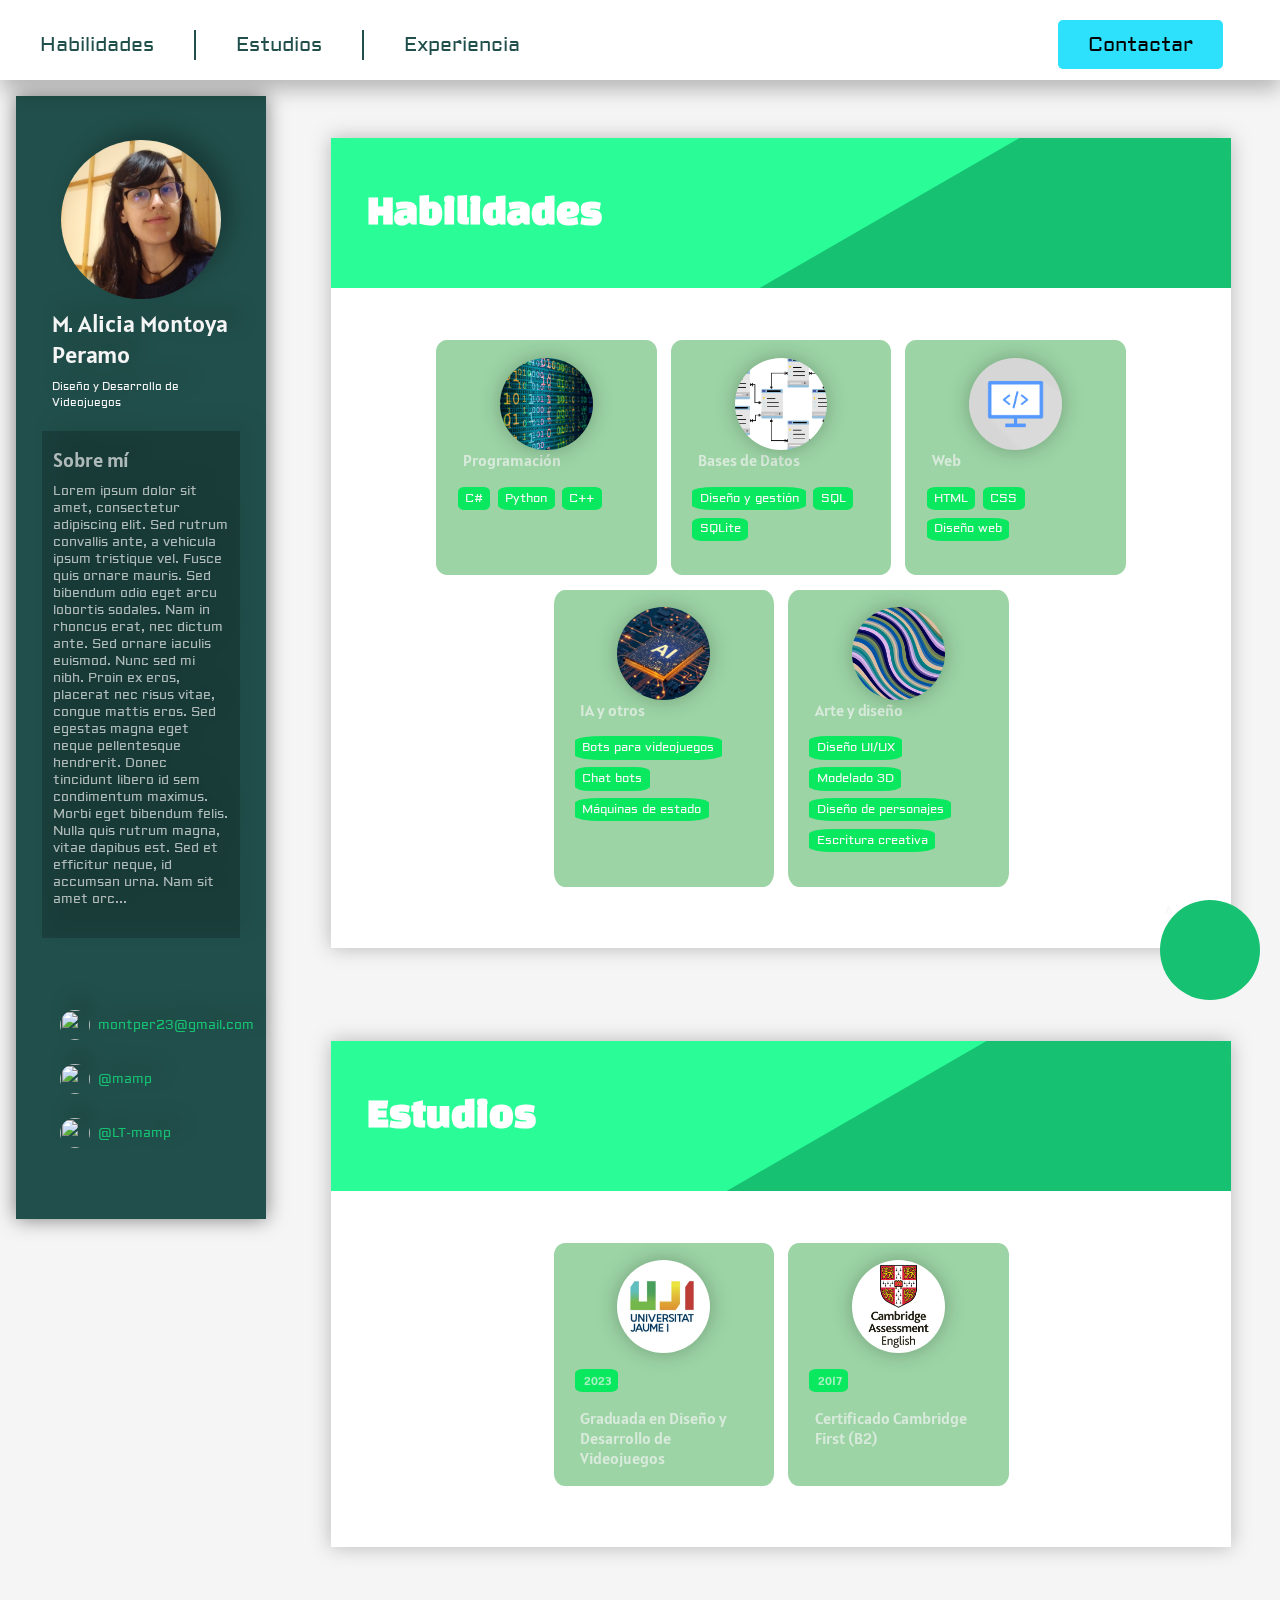
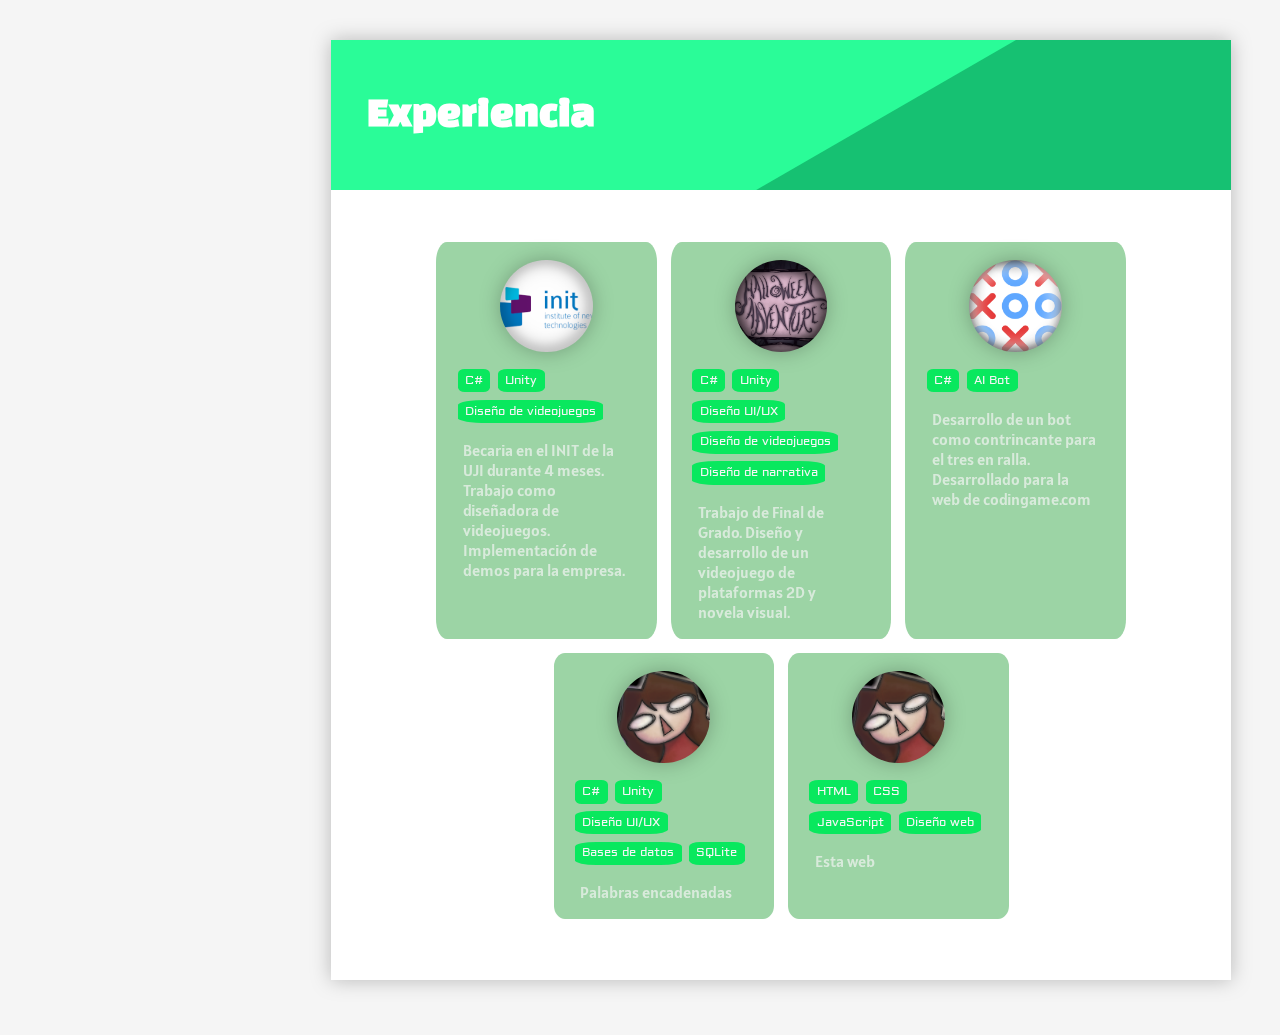
==== commit 81d758ce: "Pre-release 01" ====
--- a/Index.html
+++ b/Index.html
@@ -84,53 +84,54 @@
             </div>
             <div class="section-content">
                 <div class="section-card">
-                    <img src="img/perfil_wa1.png" alt="">
-                    <div class="s-tags">
-                        <div class="section-tag"><p>C#</p></div>
-                        <div class="section-tag"><p>Unity</p></div>
-                        <div class="section-tag"><p>...</p></div>
-                    </div>
-                    <p>Esto es un pequeño resúmen de lo que va en la card y tengo que poner contenido de diferente tamaño para ver si realmente funciona bien</p>
-                    <!-- 1 botón para más info? -->
-                </div>
-                <div class="section-card">
-                    <img src="img/perfil_wa1.png" alt="">
-                    <div class="s-tags">
-                        <div class="section-tag"><p>C#</p></div>
-                        <div class="section-tag"><p>Unity</p></div>
-                        <div class="section-tag"><p>...</p></div>
-                    </div>
-                    <p>Esto es un pequeño resúmen</p>
-                    <!-- 1 botón para más info? -->
-                </div>
-                <div class="section-card">
-                    <img src="img/perfil_wa1.png" alt="">
-                    <div class="s-tags">
-                        <div class="section-tag"><p>C#</p></div>
-                        <div class="section-tag"><p>Unity</p></div>
-                        <div class="section-tag"><p>...</p></div>
-                    </div>
-                    <p>Esto es un pequeño resúmen de lo que va en la card</p>
-                    <!-- 1 botón para más info? -->
-                </div>
-                <div class="section-card">
-                    <img src="img/perfil_wa1.png" alt="">
-                    <div class="s-tags">
-                        <div class="section-tag"><p>C#</p></div>
-                        <div class="section-tag"><p>Unity</p></div>
-                        <div class="section-tag"><p>...</p></div>
-                    </div>
-                    <p>Esto es un pequeño resúmen de lo que va en la card</p>
-                    <!-- 1 botón para más info? -->
-                </div>
-                <div class="section-card">
-                    <img src="img/perfil_wa1.png" alt="">
-                    <div class="s-tags">
-                        <div class="section-tag"><p>C#</p></div>
-                        <div class="section-tag"><p>Unity</p></div>
-                        <div class="section-tag"><p>...</p></div>
-                    </div>
-                    <p>Esto es un pequeño resúmen de lo que va en la card</p>
+                    <img src="img/h_programming.jpg" alt="Logo de empresa: INIT (Instituto de Nuevas Tecnologías de la Imagen)">
+                    <p>Programación</p>
+                    <div class="s-tags">
+                        <div class="section-tag">C#</div>
+                        <div class="section-tag">Python</div>
+                        <div class="section-tag">C++</div>
+                    </div>
+                    <!-- 1 botón para más info? -->
+                </div>
+                <div class="section-card">
+                    <img src="img/h_database.jpg" alt="">
+                    <p>Bases de Datos</p>
+                    <div class="s-tags">
+                        <div class="section-tag">Diseño y gestión</div>
+                        <div class="section-tag">SQL</div>
+                        <div class="section-tag">SQLite</div>
+                    </div>
+                    <!-- 1 botón para más info? -->
+                </div>
+                <div class="section-card">
+                    <img src="img/h_web.png" alt="">
+                    <p>Web</p>
+                    <div class="s-tags">
+                        <div class="section-tag">HTML</div>
+                        <div class="section-tag">CSS</div>
+                        <div class="section-tag">Diseño web</div>
+                    </div>
+                    <!-- 1 botón para más info? -->
+                </div>
+                <div class="section-card">
+                    <img src="img/h_ai.jpg" alt="">
+                    <p>IA y otros</p>
+                    <div class="s-tags">
+                        <div class="section-tag">Bots para videojuegos</div>
+                        <div class="section-tag">Chat bots</div>
+                        <div class="section-tag">Máquinas de estado</div>
+                    </div>
+                    <!-- 1 botón para más info? -->
+                </div>
+                <div class="section-card">
+                    <img src="img/h_design3.jpg" alt="">
+                    <p>Arte y diseño</p>
+                    <div class="s-tags">
+                        <div class="section-tag">Diseño UI/UX</div>
+                        <div class="section-tag">Modelado 3D</div>
+                        <div class="section-tag">Diseño de personajes</div>
+                        <div class="section-tag">Escritura creativa</div>
+                    </div>
                     <!-- 1 botón para más info? -->
                 </div>
             </div>
@@ -143,7 +144,7 @@
             </div>
             <div class="section-content">
                 <div class="section-card">
-                    <img src="img/perfil_wa1.png" alt="">
+                    <img src="img/logo_uji.jpg" alt="">
                     <div class="s-tags">
                         <div class="section-tag"><p>2023</p></div>
                     </div>
@@ -151,7 +152,7 @@
                     <!-- 1 botón para más info? -->
                 </div>
                 <div class="section-card">
-                    <img src="img/perfil_wa1.png" alt="">
+                    <img src="img/logo_cambridge.jpg" alt="">
                     <div class="s-tags">
                         <div class="section-tag"><p>2017</p></div>
                     </div>
@@ -168,53 +169,62 @@
             </div>
             <div class="section-content">
                 <div class="section-card">
+                    <img src="img/logo_INIT_sombra.png" alt="Logo de empresa: INIT (Instituto de Nuevas Tecnologías de la Imagen)">
+                    <div class="s-tags">
+                        <div class="section-tag">C#</div>
+                        <div class="section-tag">Unity</div>
+                        <div class="section-tag">Diseño de videojuegos</div>
+                    </div>
+                    <p>Becaria en el INIT de la UJI durante 4 meses.
+                        Trabajo como diseñadora de videojuegos.
+                        Implementación de demos para la empresa.
+                    </p>
+                    <!-- 1 botón para más info? -->
+                </div>
+                <div class="section-card">
+                    <img src="img/logo_HA_sombra.png" alt="">
+                    <div class="s-tags">
+                        <div class="section-tag">C#</div>
+                        <div class="section-tag">Unity</div>
+                        <div class="section-tag">Diseño UI/UX</div>
+                        <div class="section-tag">Diseño de videojuegos</div>
+                        <div class="section-tag">Diseño de narrativa</div>
+                    </div>
+                    <p>Trabajo de Final de Grado.
+                        Diseño y desarrollo de un videojuego de plataformas 2D y novela visual.
+                    </p>
+                    <!-- 1 botón para más info? -->
+                </div>
+                <div class="section-card">
+                    <img src="img/logo_tia_sombra.png" alt="">
+                    <div class="s-tags">
+                        <div class="section-tag">C#</div>
+                        <div class="section-tag">AI Bot</div>
+                    </div>
+                    <p>Desarrollo de un bot como contrincante para el tres en ralla. Desarrollado para la web de codingame.com</p>
+                    <!-- 1 botón para más info? -->
+                </div>
+                <div class="section-card">
                     <img src="img/perfil_wa1.png" alt="">
                     <div class="s-tags">
-                        <div class="section-tag"><p>C#</p></div>
-                        <div class="section-tag"><p>Unity</p></div>
-                        <div class="section-tag"><p>...</p></div>
-                    </div>
-                    <p>INIT</p>
+                        <div class="section-tag">C#</div>
+                        <div class="section-tag">Unity</div>
+                        <div class="section-tag">Diseño UI/UX</div>
+                        <div class="section-tag">Bases de datos</div>
+                        <div class="section-tag">SQLite</div>
+                    </div>
+                    <p>Palabras encadenadas</p>
                     <!-- 1 botón para más info? -->
                 </div>
                 <div class="section-card">
                     <img src="img/perfil_wa1.png" alt="">
                     <div class="s-tags">
-                        <div class="section-tag"><p>C#</p></div>
-                        <div class="section-tag"><p>Unity</p></div>
-                        <div class="section-tag"><p>...</p></div>
-                    </div>
-                    <p>Halloween Adventure</p>
-                    <!-- 1 botón para más info? -->
-                </div>
-                <div class="section-card">
-                    <img src="img/perfil_wa1.png" alt="">
-                    <div class="s-tags">
-                        <div class="section-tag"><p>C#</p></div>
-                        <div class="section-tag"><p>Unity</p></div>
-                        <div class="section-tag"><p>...</p></div>
-                    </div>
-                    <p>TIA</p>
-                    <!-- 1 botón para más info? -->
-                </div>
-                <div class="section-card">
-                    <img src="img/perfil_wa1.png" alt="">
-                    <div class="s-tags">
-                        <div class="section-tag"><p>C#</p></div>
-                        <div class="section-tag"><p>Unity</p></div>
-                        <div class="section-tag"><p>...</p></div>
-                    </div>
-                    <p>Palabras Encadenadas</p>
-                    <!-- 1 botón para más info? -->
-                </div>
-                <div class="section-card">
-                    <img src="img/perfil_wa1.png" alt="">
-                    <div class="s-tags">
-                        <div class="section-tag"><p>C#</p></div>
-                        <div class="section-tag"><p>Unity</p></div>
-                        <div class="section-tag"><p>...</p></div>
-                    </div>
-                    <p>Barquitos?</p>
+                        <div class="section-tag">HTML</div>
+                        <div class="section-tag">CSS</div>
+                        <div class="section-tag">JavaScript</div>
+                        <div class="section-tag">Diseño web</div>
+                    </div>
+                    <p>Esta web</p>
                     <!-- 1 botón para más info? -->
                 </div>
             </div>
@@ -258,7 +268,7 @@
                             <div class="links-box">
                                 <div class="social-link">
                                     <img src="https://flyclipart.com/thumb2/link-icon-172190.png">
-                                    <p><a href="#">CV_MontoyaPeramo_ESP</a></p>
+                                    <p><a href="cv/CV_MontoyaPeramo_ESP.pdf">CV_MontoyaPeramo_ESP</a></p>
                                 </div>
                                 <div class="social-link end-link">
                                     <img src="https://flyclipart.com/thumb2/link-icon-172190.png">
--- a/css/format.css
+++ b/css/format.css
@@ -266,13 +266,24 @@
 
 .s-tags{
     display: flex;
+    justify-content: left;
+    flex-wrap: wrap;
+    margin: 7% 0;
 }
 
 .section-tag{
     background-color: var(--green);
-    margin: 10% 4%;
+    margin: 2% 2%;
     padding: 2% 4%;
     border-radius: 20%;
+    width: fit-content;
+    font-family: "Aldrich";
+    font-size: 12px;
+    color: var(--ligth-grey);
+}
+
+.section-tag p{
+    font-size: 12px;
 }
 
 /*
